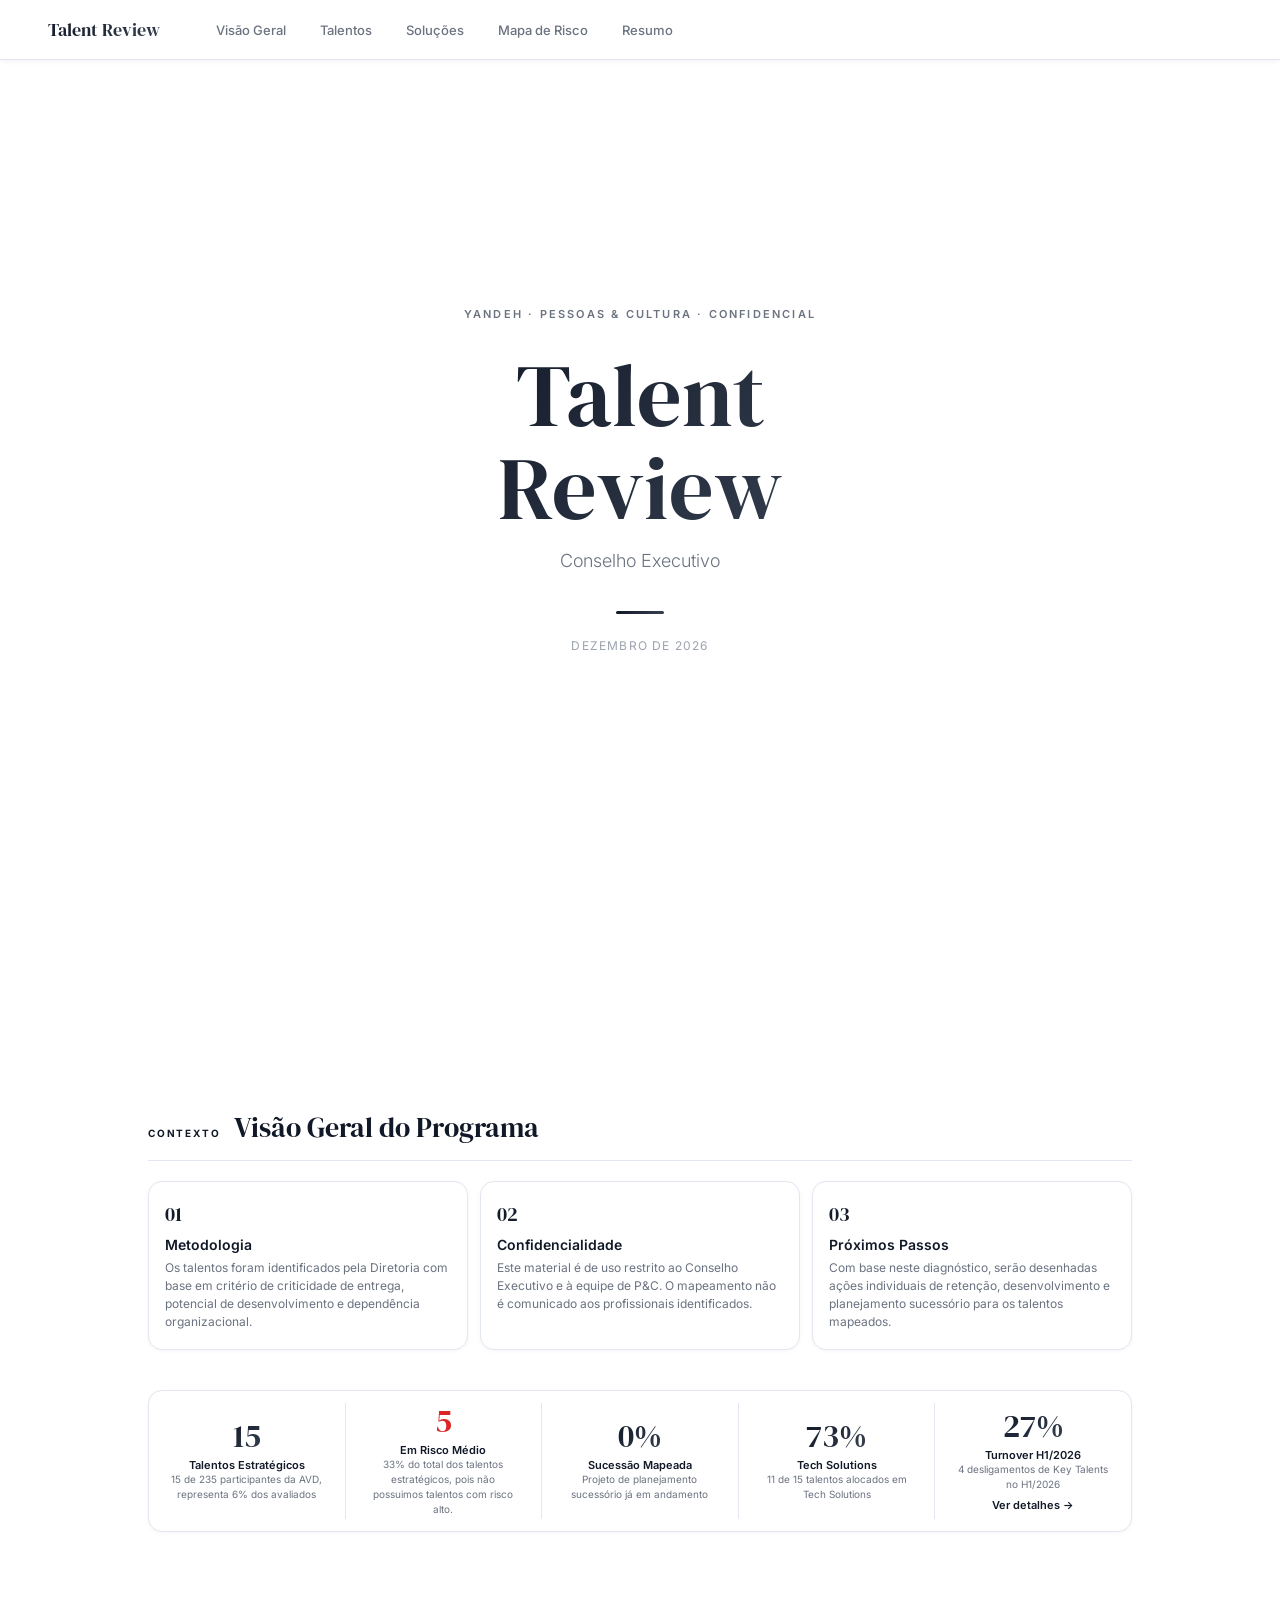
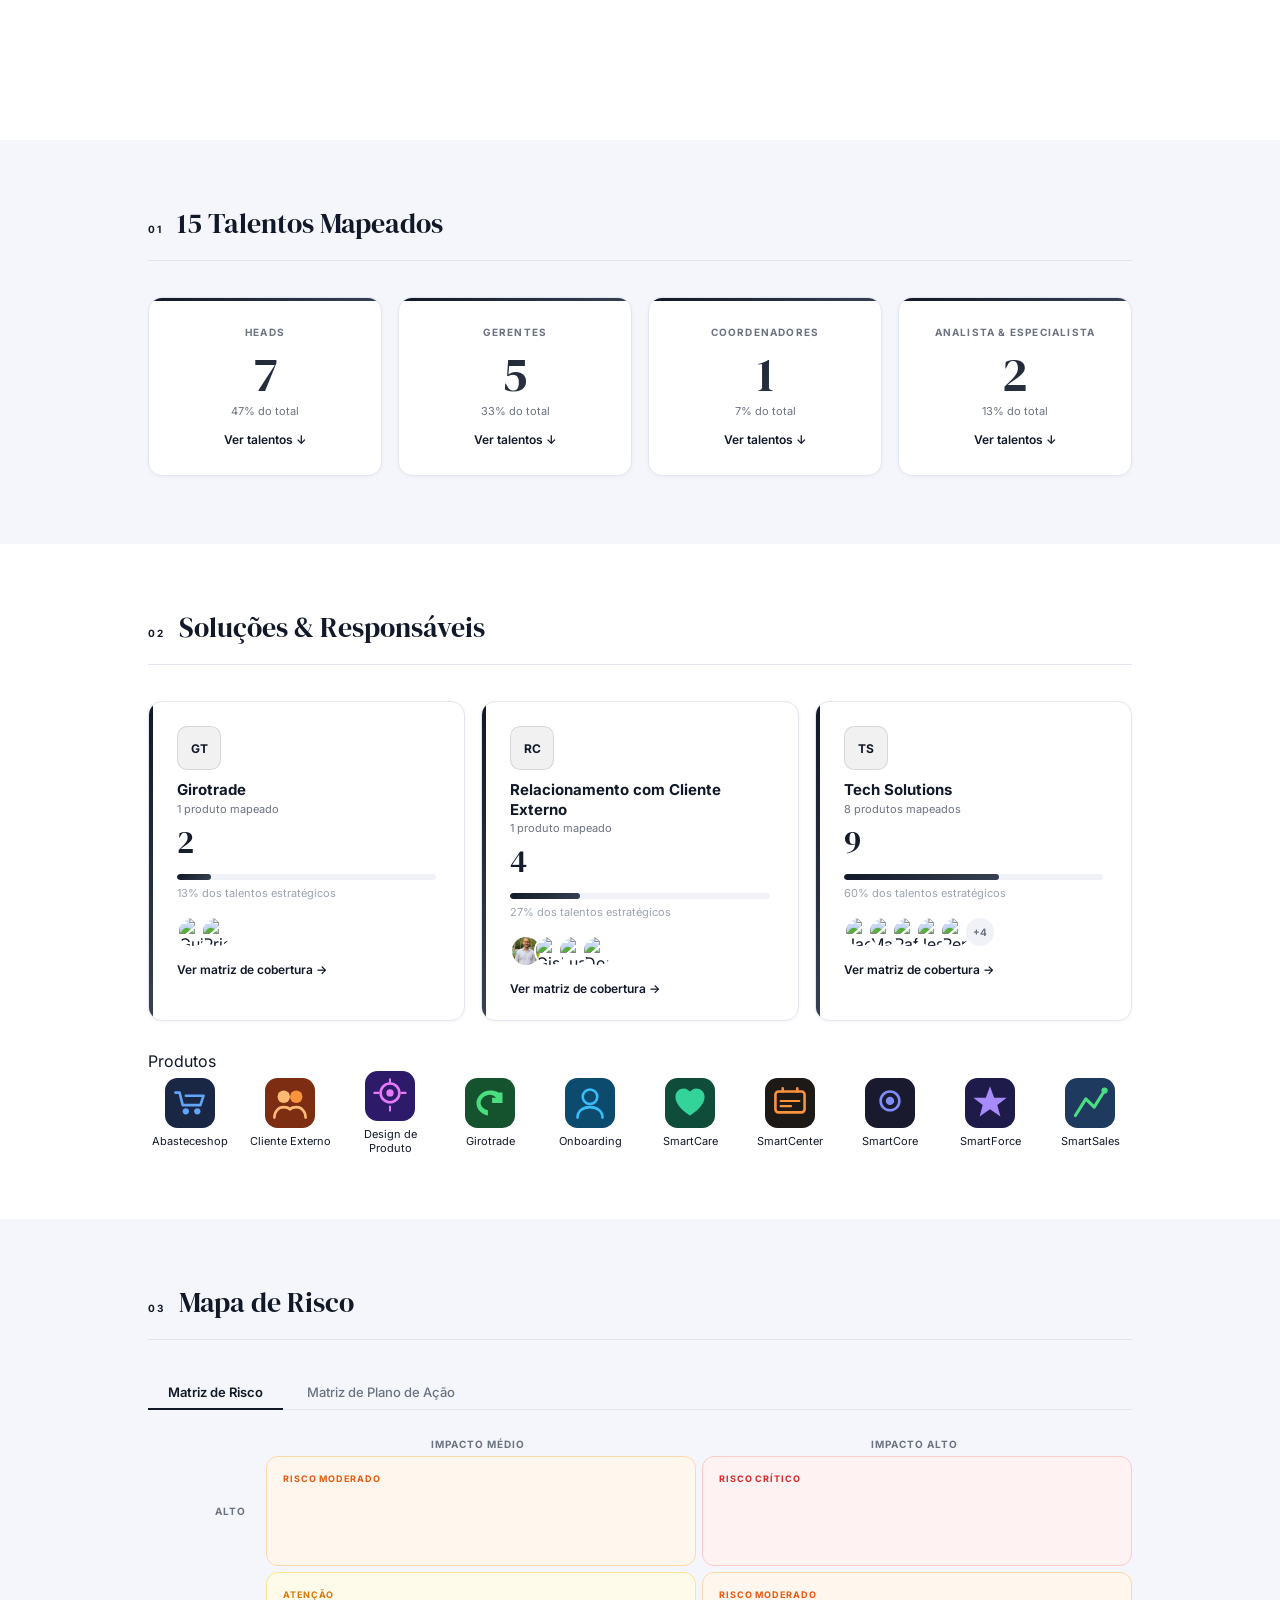
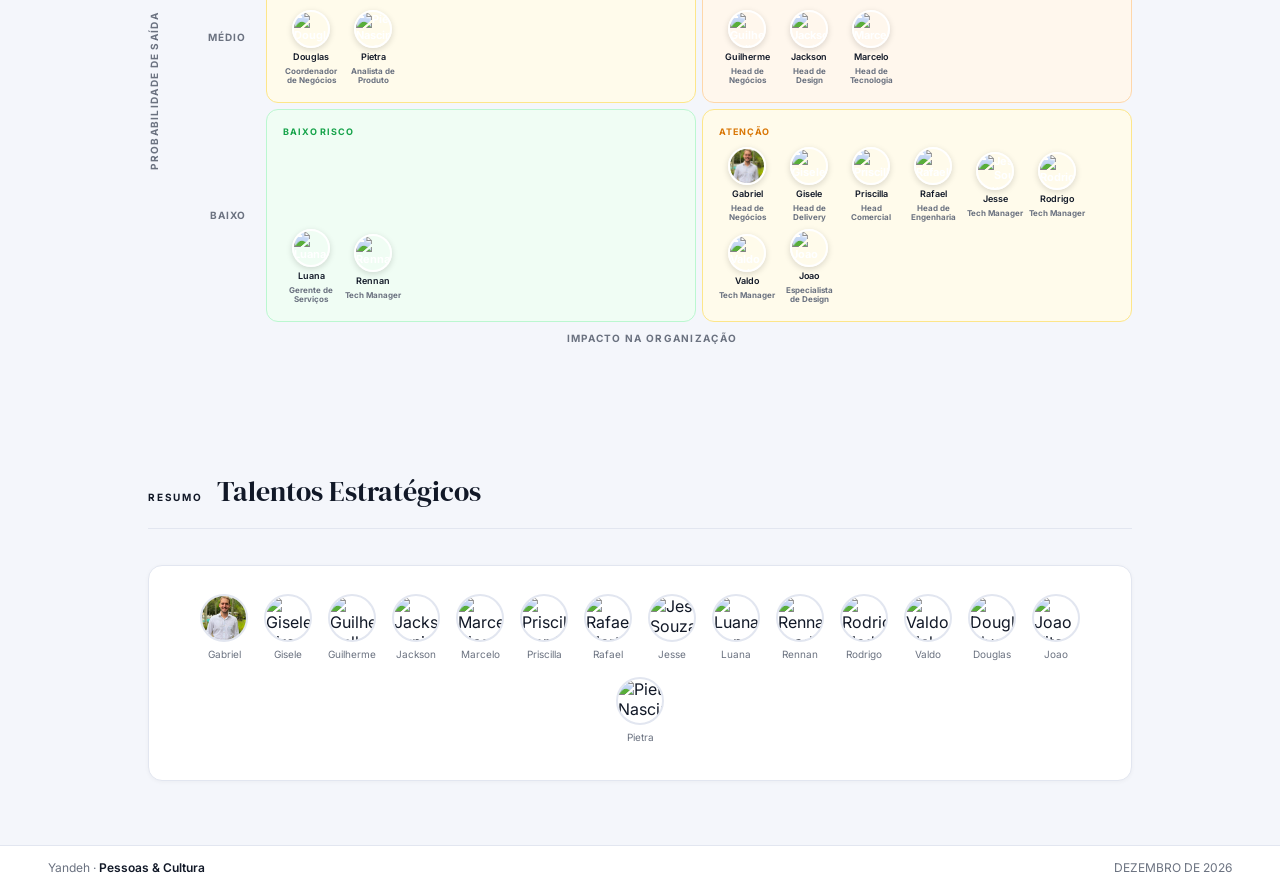
==== pagina1.html @ d1c80841 "Add files via upload" ====
<!DOCTYPE html>
<html lang="pt-BR">
<head>
<meta charset="UTF-8">
<meta name="viewport" content="width=device-width, initial-scale=1.0">
<title>Talent Review | Conselho Executivo</title>
<link href="https://fonts.googleapis.com/css2?family=Inter:wght@300;400;500;600;700&family=DM+Serif+Display&display=swap" rel="stylesheet">
<link rel="stylesheet" href="style.css">
</head>
<body>

<!-- NAV -->
<nav class="topnav">
  <div class="nav-brand">Talent Review</div>
  <div class="nav-tabs">
    <a class="tab" href="#contexto">Visão Geral</a>
    <a class="tab" href="#talentos">Talentos</a>
    <a class="tab" href="#solucoes">Soluções</a>
    <a class="tab" href="#risco">Mapa de Risco</a>
    <a class="tab" href="#resumo">Resumo</a>
  </div>
</nav>

<main>

  <!-- ══ CAPA ══ -->
  <section class="section capa-section" id="capa">
    <div class="capa-wrap">
      <p class="capa-label">Yandeh · Pessoas & Cultura · Confidencial</p>
      <h1 class="capa-title">Talent Review</h1>
      <p class="capa-sub">Conselho Executivo</p>
      <div class="capa-divider"></div>
      <p class="capa-date" id="capaDate"></p>
    </div>
  </section>


  <!-- ══ CONTEXTO ══ -->
  <section class="section" id="contexto">
    <div class="page-inner">
      <div class="page-header">
        <span class="page-tag">Contexto</span>
        <h2 class="page-title">Visão Geral do Programa</h2>
      </div>

      <!-- 3 cards centralizados -->
      <div class="apres-grid apres-3col">
        <div class="apres-card">
          <div class="apres-icon">01</div>
          <h3>Metodologia</h3>
          <p>Os talentos foram identificados pela Diretoria com base em critério de criticidade de entrega, potencial de desenvolvimento e dependência organizacional.</p>
        </div>
        <div class="apres-card">
          <div class="apres-icon">02</div>
          <h3>Confidencialidade</h3>
          <p>Este material é de uso restrito ao Conselho Executivo e à equipe de P&C. O mapeamento não é comunicado aos profissionais identificados.</p>
        </div>
        <div class="apres-card">
          <div class="apres-icon">03</div>
          <h3>Próximos Passos</h3>
          <p>Com base neste diagnóstico, serão desenhadas ações individuais de retenção, desenvolvimento e planejamento sucessório para os talentos mapeados.</p>
        </div>
      </div>

      <!-- 3 KPI cards -->
      <div class="ctx-single-card">

        <div class="ctx-item">
          <div class="ctx-num" id="kCtxTal">—</div>
          <div class="ctx-label">Talentos Estratégicos</div>
          <div class="ctx-legend" id="lgCtxTal"></div>
        </div>

        <div class="ctx-separator"></div>

        <div class="ctx-item highlight-alto">
          <div class="ctx-num" id="kCtxAlto">—</div>
          <div class="ctx-label">Em Risco Médio</div>
          <div class="ctx-legend" id="lgCtxAlto"></div>
        </div>

        <div class="ctx-separator"></div>

        <div class="ctx-item">
          <div class="ctx-num" id="kCtxSuc">—</div>
          <div class="ctx-label">Sucessão Mapeada</div>
          <div class="ctx-legend" id="lgCtxSuc"></div>
        </div>

        <div class="ctx-separator"></div>

        <div class="ctx-item">
          <div class="ctx-num" id="kCtxTech">—</div>
          <div class="ctx-label">Tech Solutions</div>
          <div class="ctx-legend" id="lgCtxTech"></div>
        </div>

        <div class="ctx-separator"></div>

        <div class="ctx-item ctx-item-clickable" onclick="openTurnoverModal()">
          <div class="ctx-num" id="kCtxTurnover">—</div>
          <div class="ctx-label">Turnover H1/2026</div>
          <div class="ctx-legend" id="lgCtxTurnover"></div>
          <div class="ctx-cta">Ver detalhes →</div>
        </div>

      </div>


    </div>
  </section>

  <!-- ══ TALENTOS ══ -->
  <section class="section section-alt" id="talentos">
    <div class="page-inner">
      <div class="page-header">
        <span class="page-tag">01</span>
        <h2 class="page-title" id="ttlTalentos">Talentos Mapeados</h2>
      </div>
      <div class="nivel-grid">
        <div class="nivel-card" id="card-head">
          <div class="nivel-label">Heads</div>
          <div class="nivel-num">—</div>
          <div class="nivel-pct">—</div>
          <div class="nivel-cta">Ver talentos ↓</div>
        </div>
        <div class="nivel-card" id="card-gerente">
          <div class="nivel-label">Gerentes</div>
          <div class="nivel-num">—</div>
          <div class="nivel-pct">—</div>
          <div class="nivel-cta">Ver talentos ↓</div>
        </div>
        <div class="nivel-card" id="card-coordenador">
          <div class="nivel-label">Coordenadores</div>
          <div class="nivel-num">—</div>
          <div class="nivel-pct">—</div>
          <div class="nivel-cta">Ver talentos ↓</div>
        </div>
        <div class="nivel-card" id="card-nao-lideranca">
          <div class="nivel-label">Analista & Especialista</div>
          <div class="nivel-num">—</div>
          <div class="nivel-pct">—</div>
          <div class="nivel-cta">Ver talentos ↓</div>
        </div>
      </div>
      <!-- drills via modal -->
    </div>
  </section>

  <!-- ══ SOLUÇÕES ══ -->
  <section class="section" id="solucoes">
    <div class="page-inner">
      <div class="page-header">
        <span class="page-tag">02</span>
        <h2 class="page-title">Soluções & Responsáveis</h2>
      </div>
      <div class="sol-grid" id="solGrid"></div>
      <div class="drill" id="drill-sol"></div>
    </div>
  </section>

  <!-- ══ MAPA DE RISCO ══ -->
  <section class="section section-alt" id="risco">
    <div class="page-inner">
      <div class="page-header">
        <span class="page-tag">03</span>
        <h2 class="page-title">Mapa de Risco</h2>
      </div>
      <div class="risco-tabs">
        <button class="risco-tab active" data-risco="matriz">Matriz de Risco</button>
        <button class="risco-tab" data-risco="plano">Matriz de Plano de Ação</button>
      </div>
      <div id="matrizGrid"></div>
      <div id="planoGrid" style="display:none"></div>
    </div>
  </section>


  <!-- ══ RESUMO ══ -->
  <section class="section section-alt" id="resumo">
    <div class="page-inner">
      <div class="page-header">
        <span class="page-tag">Resumo</span>
        <h2 class="page-title">Talentos Estratégicos</h2>
      </div>
      <div class="fotos-card">
        <div class="fotos-grid" id="fotosGrid"></div>
      </div>
    </div>
  </section>

</main>

<!-- MODAL OVERLAY (talentos + risco) -->
<div class="modal-overlay" id="modalOverlay">
  <div class="modal-box" id="modalBox"></div>
</div>

<footer class="footer">
  <span>Yandeh · <strong>Pessoas & Cultura</strong></span>
  <span id="footerDate"></span>
</footer>

<script src="script.js"></script>
</body>
</html>
---- style.css ----
/* ─── Reset & Base ─── */
*, *::before, *::after { box-sizing: border-box; margin: 0; padding: 0; }

:root {
  --bg:        #f4f6fb;
  --surface:   #ffffff;
  --surface2:  #f0f2f8;
  --border:    #e2e6f0;
  --text:      #111827;
  --muted:     #6b7280;
  --light:     #9ca3af;
  --accent1:   #111827;
  --accent2:   #374151;
  --grad:      linear-gradient(135deg, var(--accent1), var(--accent2));
  --baixo:     #16a34a;
  --baixo-bg:  #f0fdf4;
  --medio:     #d97706;
  --medio-bg:  #fffbeb;
  --alto:      #dc2626;
  --alto-bg:   #fef2f2;
  --na:        #6b7280;
  --na-bg:     #f9fafb;
  --nav-h:     60px;
  --rad:       14px;
}

html { scroll-behavior: smooth; }

body {
  font-family: 'Inter', sans-serif;
  background: var(--bg);
  color: var(--text);
}

/* ─── NAV ─── */
.topnav {
  position: fixed;
  top: 0; left: 0; right: 0;
  height: var(--nav-h);
  background: var(--surface);
  border-bottom: 1px solid var(--border);
  display: flex;
  align-items: center;
  padding: 0 48px;
  gap: 40px;
  z-index: 200;
  box-shadow: 0 1px 6px rgba(0,0,0,.06);
}

.nav-brand {
  font-family: 'DM Serif Display', serif;
  font-size: 18px;
  background: var(--grad);
  -webkit-background-clip: text;
  -webkit-text-fill-color: transparent;
  background-clip: text;
  white-space: nowrap;
  flex-shrink: 0;
}

.nav-tabs { display: flex; gap: 2px; }

.tab {
  padding: 6px 16px;
  border: none;
  background: transparent;
  font-family: 'Inter', sans-serif;
  font-size: 13px;
  font-weight: 500;
  color: var(--muted);
  cursor: pointer;
  border-radius: 8px;
  text-decoration: none;
  transition: color .15s, background .15s;
  white-space: nowrap;
}
.tab:hover         { color: var(--text); background: var(--surface2); }
.tab.is-active     { color: var(--accent1); background: rgba(17,24,39,.07); }

/* ─── SECTIONS ─── */
main { margin-top: var(--nav-h); }

.section {
  background: var(--surface);
  scroll-margin-top: var(--nav-h);
}
.section-alt { background: var(--bg); }

.page-inner {
  max-width: 1080px;
  margin: 0 auto;
  padding: 64px 48px;
}

.page-header {
  display: flex;
  align-items: baseline;
  gap: 14px;
  margin-bottom: 36px;
  padding-bottom: 18px;
  border-bottom: 1px solid var(--border);
}
.page-tag {
  font-size: 10px; font-weight: 700;
  letter-spacing: .18em; text-transform: uppercase;
  color: var(--accent1);
}
.page-title {
  font-family: 'DM Serif Display', serif;
  font-size: 28px; font-weight: 400;
  color: var(--text);
}

/* ─── CAPA ─── */
.capa-section {
  min-height: calc(100vh - var(--nav-h));
  display: flex;
  align-items: center;
  justify-content: center;
}
.capa-wrap { text-align: center; max-width: 520px; padding: 48px 24px; }
.capa-label {
  font-size: 11px; font-weight: 600; letter-spacing: .2em;
  text-transform: uppercase; color: var(--muted); margin-bottom: 28px;
}
.capa-title {
  font-family: 'DM Serif Display', serif;
  font-size: clamp(56px, 9vw, 88px);
  font-weight: 400; line-height: 1.05;
  background: var(--grad);
  -webkit-background-clip: text; -webkit-text-fill-color: transparent; background-clip: text;
  margin-bottom: 16px;
}
.capa-sub  { font-size: 18px; color: var(--muted); font-weight: 300; margin-bottom: 40px; }
.capa-divider { width: 48px; height: 3px; background: var(--grad); border-radius: 2px; margin: 0 auto 24px; }
.capa-date { font-size: 12px; color: var(--light); letter-spacing: .1em; text-transform: uppercase; }

/* ─── CONTEXTO: cabe em 1 tela ─── */
#contexto {
  min-height: calc(100vh - var(--nav-h));
  display: flex;
  align-items: center;
}
#contexto .page-inner {
  padding-top: 36px;
  padding-bottom: 36px;
  width: 100%;
}
#contexto .page-header {
  margin-bottom: 20px;
  padding-bottom: 14px;
}
#contexto .apres-grid {
  margin-bottom: 20px;
  gap: 12px;
}
#contexto .apres-card {
  padding: 18px 16px;
}
#contexto .apres-icon {
  font-size: 20px;
  margin-bottom: 8px;
}
#contexto .apres-card h3 { margin-bottom: 6px; }
#contexto .apres-card p  { line-height: 1.5; }
#contexto .ctx-grid { gap: 14px; }
#contexto .ctx-card { padding: 22px 20px; }
#contexto .ctx-num  { font-size: 32px; margin-bottom: 6px; }

/* ─── APRESENTAÇÃO cards ─── */
.apres-grid {
  display: grid;
  grid-template-columns: repeat(3, 1fr);
  gap: 16px;
  margin-bottom: 32px;
}
.apres-card {
  background: var(--surface);
  border: 1px solid var(--border);
  border-radius: var(--rad);
  padding: 28px 22px;
  box-shadow: 0 1px 4px rgba(0,0,0,.04);
  transition: box-shadow .2s;
}
.apres-card:hover { box-shadow: 0 4px 16px rgba(0,0,0,.08); }
.apres-icon {
  font-family: 'DM Serif Display', serif;
  font-size: 26px;
  background: var(--grad);
  -webkit-background-clip: text; -webkit-text-fill-color: transparent; background-clip: text;
  margin-bottom: 12px;
}
.apres-card h3 { font-size: 14px; font-weight: 600; color: var(--text); margin-bottom: 10px; }
.apres-card p  { font-size: 12px; color: var(--muted); line-height: 1.65; }

/* ─── CONTEXTO ─── */
.ctx-single-card {
  background: var(--surface);
  border: 1px solid var(--border);
  border-radius: var(--rad);
  box-shadow: 0 1px 4px rgba(0,0,0,.04);
  display: flex;
  align-items: stretch;
  overflow: hidden;
  position: relative;
}

.ctx-single-card {
  background: var(--surface);
  border: 1px solid var(--border);
  border-radius: var(--rad);
  box-shadow: 0 1px 4px rgba(0,0,0,.04);
  display: flex;
  align-items: stretch;
  overflow: hidden;
  position: relative;

  max-width: 1200px; /* ajuste como preferir */
  margin: 0 auto;    /* centraliza */
}

.ctx-item {
  flex: 1;
  padding: 14px 20px;
  text-align: center;

  display: flex;
  flex-direction: column;
  justify-content: center;
  align-items: center;
}

.ctx-separator {
  width: 1px;
  background: var(--border);
  margin: 12px 0;
}

.ctx-num {
  font-family: 'DM Serif Display', serif;
  font-size: 28px; line-height: 1;
  background: var(--grad);
  -webkit-background-clip: text; -webkit-text-fill-color: transparent; background-clip: text;
  margin-bottom: 2px;
}

.ctx-single-card{
    max-width: 1100px;
    margin: 40px auto 0;
}

.ctx-item.highlight-alto .ctx-num {
  background: none; -webkit-text-fill-color: var(--alto); color: var(--alto);
}

.ctx-label  { font-size: 11px; font-weight: 600; color: var(--text); }
.ctx-legend { font-size: 10px; color: var(--muted); line-height: 1.5; }


/* ─── TALENTOS ─── */
.nivel-grid {
  display: grid;
  grid-template-columns: repeat(4, 1fr);
  gap: 16px;
  margin-bottom: 4px;
}
.nivel-card {
  background: var(--surface);
  border: 1px solid var(--border);
  border-radius: var(--rad);
  padding: 28px 18px;
  text-align: center;
  cursor: pointer;
  transition: box-shadow .2s, transform .2s, border-color .2s;
  position: relative; overflow: hidden;
  box-shadow: 0 1px 4px rgba(0,0,0,.04);
}
.nivel-card::before {
  content: ''; position: absolute;
  top: 0; left: 0; right: 0; height: 3px;
  background: var(--grad);
}
.nivel-card:hover {
  box-shadow: 0 6px 20px rgba(0,0,0,.1);
  transform: translateY(-2px);
  border-color: rgba(17,24,39,.25);
}
.nivel-card.open { border-color: rgba(17,24,39,.4); box-shadow: 0 6px 20px rgba(17,24,39,.08); }

.nivel-label { font-size: 10px; font-weight: 700; letter-spacing: .12em; text-transform: uppercase; color: var(--muted); margin-bottom: 12px; }
.nivel-num   { font-family: 'DM Serif Display', serif; font-size: 48px; line-height: 1; background: var(--grad); -webkit-background-clip: text; -webkit-text-fill-color: transparent; background-clip: text; margin-bottom: 6px; }
.nivel-pct   { font-size: 11px; color: var(--muted); margin-bottom: 14px; }
.nivel-cta   { font-size: 12px; color: var(--accent1); font-weight: 600; }

/* ─── DRILLS ─── */
.drill {
  display: none;
  flex-wrap: wrap;
  gap: 14px;
  margin-top: 16px;
  padding: 24px;
  background: var(--surface2);
  border: 1px solid var(--border);
  border-radius: var(--rad);
  animation: fadeIn .2s ease;
}
.drill.open { display: flex; }

@keyframes fadeIn { from { opacity: 0; transform: translateY(-6px); } to { opacity: 1; transform: none; } }

/* Person cards */
.person-card {
  background: var(--surface);
  border: 1px solid var(--border);
  border-radius: 12px;
  padding: 20px 16px;
  width: 168px;
  flex-shrink: 0;
  display: flex;
  flex-direction: column;
  align-items: center;
  gap: 5px;
  text-align: center;
  transition: box-shadow .15s;
}
.person-card:hover { box-shadow: 0 4px 14px rgba(0,0,0,.08); }
.person-card.small { width: 152px; }

.person-photo { width: 54px; height: 54px; border-radius: 50%; overflow: hidden; margin-bottom: 6px; }
.person-photo img { width: 100%; height: 100%; object-fit: cover; }

.avatar-fallback {
  width: 54px; height: 54px; border-radius: 50%;
  background: var(--grad);
  display: flex; align-items: center; justify-content: center;
  font-size: 17px; font-weight: 700; color: white;
}
.person-name  { font-size: 13px; font-weight: 600; color: var(--text); line-height: 1.3; }
.person-area  { font-size: 10px; color: var(--muted); text-transform: uppercase; letter-spacing: .07em; }
.person-cargo { font-size: 11px; color: var(--muted); line-height: 1.35; }
.person-meta  { display: flex; flex-direction: column; align-items: center; gap: 5px; margin-top: 6px; }

.meta-pill {
  font-size: 10px; color: var(--muted);
  background: var(--surface2); border: 1px solid var(--border);
  border-radius: 20px; padding: 2px 8px;
}

/* Risco badges */
.risco-badge {
  display: inline-flex; align-items: center; gap: 5px;
  padding: 3px 9px; border-radius: 20px;
  font-size: 10px; font-weight: 700; letter-spacing: .04em;
}
.risco-badge::before { content:''; width:5px; height:5px; border-radius:50%; flex-shrink:0; }
.risco-badge.baixo { background: var(--baixo-bg); color: var(--baixo); }
.risco-badge.baixo::before { background: var(--baixo); }
.risco-badge.medio { background: var(--medio-bg); color: var(--medio); }
.risco-badge.medio::before { background: var(--medio); }
.risco-badge.alto  { background: var(--alto-bg);  color: var(--alto); }
.risco-badge.alto::before  { background: var(--alto); }
.risco-badge.na    { background: var(--na-bg);    color: var(--na); }
.risco-badge.na::before    { background: var(--na); }

/* ─── SOLUÇÕES ─── */
.sol-grid {
  display: grid;
  grid-template-columns: repeat(3, 1fr);
  gap: 16px;
}

.sol-card {
  background: var(--surface);
  border: 1px solid var(--border);
  border-radius: var(--rad);
  padding: 24px 28px;
  cursor: pointer;
  position: relative; overflow: hidden;
  transition: box-shadow .2s, transform .2s, border-color .2s;
  box-shadow: 0 1px 4px rgba(0,0,0,.04);
}
.sol-card::before {
  content: ''; position: absolute;
  top: 0; left: 0; bottom: 0; width: 4px;
  background: var(--grad);
}
.sol-card:hover {
  box-shadow: 0 8px 24px rgba(0,0,0,.1);
  transform: translateY(-2px); border-color: rgba(17,24,39,.25);
}
.sol-card.open { border-color: rgba(17,24,39,.4); box-shadow: 0 6px 20px rgba(17,24,39,.08); }

.sol-card-top {
  display: flex;
  flex-direction: column;
  gap: 10px;
  margin-bottom: 16px;
}

.sol-icon {
  width: 44px; height: 44px; border-radius: 10px;
  background: rgba(17,24,39,.06);
  border: 1px solid rgba(17,24,39,.12);
  display: flex; align-items: center; justify-content: center;
  font-size: 12px; font-weight: 700; color: var(--accent1);
  flex-shrink: 0;
}

.sol-card-headtext { min-width: 0; }
.sol-name     { font-size: 15px; font-weight: 700; color: var(--text); margin-bottom: 2px; line-height: 1.3; }
.sol-sub-line { font-size: 11px; color: var(--muted); }

.sol-card-num {
  font-family: 'DM Serif Display', serif;
  font-size: 32px;
  line-height: 1;
  background: var(--grad);
  -webkit-background-clip: text; -webkit-text-fill-color: transparent; background-clip: text;
}

.sol-progress-wrap { margin-bottom: 16px; }
.sol-progress-bar {
  height: 6px;
  background: var(--surface2);
  border-radius: 4px;
  overflow: hidden;
  margin-bottom: 6px;
}
.sol-progress-fill {
  height: 100%;
  background: var(--grad);
  border-radius: 4px;
  transition: width .5s ease;
}
.sol-progress-label { font-size: 11px; color: var(--light); }

.sol-mini-fotos {
  display: flex;
  align-items: center;
  margin-bottom: 14px;
}
.sol-mini-foto, .sol-mini-avatar {
  width: 32px; height: 32px;
  border-radius: 50%;
  border: 2px solid var(--surface);
  margin-left: -8px;
  object-fit: cover;
  flex-shrink: 0;
}
.sol-mini-fotos > *:first-child { margin-left: 0; }
.sol-mini-avatar {
  background: var(--grad);
  color: white;
  font-size: 10px; font-weight: 700;
  display: flex; align-items: center; justify-content: center;
}
.sol-mini-extra {
  width: 32px; height: 32px;
  border-radius: 50%;
  border: 2px solid var(--surface);
  margin-left: -8px;
  background: var(--surface2);
  color: var(--muted);
  font-size: 10px; font-weight: 700;
  display: flex; align-items: center; justify-content: center;
  flex-shrink: 0;
}

.sol-cta { font-size: 12px; color: var(--text); font-weight: 600; }

#drill-sol { margin-top: 16px; }

/* ─── MATRIZ ─── */
.matriz-wrap {
  display: flex; gap: 12px; align-items: flex-start;
}
.eixo-y-label {
  writing-mode: vertical-rl; transform: rotate(180deg);
  font-size: 10px; font-weight: 700; letter-spacing: .13em;
  text-transform: uppercase; color: var(--muted);
  white-space: nowrap; align-self: center;
}
.matriz-inner { flex: 1; }

.eixo-x-labels {
  display: grid;
  grid-template-columns: 88px repeat(2, 1fr);
  margin-bottom: 6px;
}
.ex-label {
  text-align: center;
  font-size: 10px; font-weight: 700; letter-spacing: .1em;
  text-transform: uppercase; color: var(--muted);
}
.matriz-rows { display: flex; flex-direction: column; gap: 6px; }
.matriz-row {
  display: grid;
  grid-template-columns: 88px repeat(2, 1fr);
  gap: 6px; align-items: stretch;
}
.ey-label {
  display: flex; align-items: center; justify-content: flex-end;
  padding-right: 14px;
  font-size: 10px; font-weight: 700; letter-spacing: .1em;
  text-transform: uppercase; color: var(--muted);
}
.matriz-cell {
  border-radius: 12px; padding: 16px;
  min-height: 110px;
  display: flex; flex-direction: column;
  justify-content: space-between;
  border: 1px solid transparent;
}
.zona-verde    { background: #f0fdf4; border-color: #bbf7d0; }
.zona-amarela  { background: #fffbeb; border-color: #fde68a; }
.zona-laranja  { background: #fff7ed; border-color: #fed7aa; }
.zona-vermelha { background: #fef2f2; border-color: #fecaca; }

.cell-zone-label {
  font-size: 9px; font-weight: 700; letter-spacing: .1em; text-transform: uppercase;
}
.zona-verde    .cell-zone-label { color: var(--baixo); }
.zona-amarela  .cell-zone-label { color: var(--medio); }
.zona-laranja  .cell-zone-label { color: #ea580c; }
.zona-vermelha .cell-zone-label { color: var(--alto); }

.cell-dots { display: flex; flex-wrap: wrap; gap: 6px; margin-top: 10px; }

.matriz-dot {
  width: 36px; height: 36px; border-radius: 50%;
  background: var(--grad);
  color: white; font-size: 11px; font-weight: 700;
  display: flex; align-items: center; justify-content: center;
  cursor: default; position: relative;
}
.matriz-dot:hover .dot-tooltip { display: flex; }
.dot-tooltip {
  display: none; position: absolute;
  bottom: calc(100% + 8px); left: 50%; transform: translateX(-50%);
  background: var(--text); color: white;
  border-radius: 8px; padding: 8px 12px;
  flex-direction: column; gap: 2px;
  white-space: nowrap; z-index: 100;
  font-size: 11px; pointer-events: none;
}
.dot-tooltip strong { font-size: 12px; }
.dot-tooltip::after {
  content: ''; position: absolute;
  top: 100%; left: 50%; transform: translateX(-50%);
  border: 5px solid transparent; border-top-color: var(--text);
}
.eixo-x-label {
  text-align: center;
  font-size: 10px; font-weight: 700; letter-spacing: .13em;
  text-transform: uppercase; color: var(--muted);
  margin-top: 10px;
}

.na-strip {
  display: flex; align-items: center; gap: 10px; flex-wrap: wrap;
  margin-top: 20px; padding: 14px 18px;
  background: var(--na-bg); border: 1px solid var(--border);
  border-radius: 10px;
}
.na-title { font-size: 11px; font-weight: 700; color: var(--na); letter-spacing: .05em; text-transform: uppercase; }
.na-pill {
  font-size: 12px; color: var(--muted);
  background: var(--surface); border: 1px solid var(--border);
  border-radius: 20px; padding: 3px 12px;
}



/* ─── MODAL OVERLAY ─── */
.modal-overlay {
  display: none;
  position: fixed;
  inset: 0;
  background: rgba(17,24,39,.45);
  backdrop-filter: blur(4px);
  z-index: 500;
  align-items: center;
  justify-content: center;
  padding: 24px;
}
.modal-overlay.open { display: flex; }

.modal-box {
  background: var(--surface);
  border: 1px solid var(--border);
  border-radius: 20px;
  padding: 32px;
  max-width: 90vw;
  width: 100%;
  max-height: 80vh;
  overflow-y: auto;
  box-shadow: 0 24px 64px rgba(0,0,0,.18);
  animation: modalIn .22s ease;
}
@keyframes modalIn {
  from { opacity:0; transform: scale(.96) translateY(10px); }
  to   { opacity:1; transform: none; }
}

.modal-header {
  display: flex; justify-content: space-between; align-items: center;
  margin-bottom: 24px; padding-bottom: 16px;
  border-bottom: 1px solid var(--border);
}
.modal-title {
  font-family: 'DM Serif Display', serif;
  font-size: 22px; font-weight: 400; color: var(--text);
}
.modal-close {
  width: 32px; height: 32px; border-radius: 50%;
  border: 1px solid var(--border); background: var(--surface2);
  font-size: 16px; color: var(--muted);
  cursor: pointer; display: flex; align-items: center; justify-content: center;
  transition: background .15s;
  flex-shrink: 0;
}
.modal-close:hover { background: var(--border); }

.modal-cards-wrap {
  overflow-x: auto;
  padding: 4px 0 12px 0;
}
.modal-cards {
  display: flex;
  flex-wrap: nowrap;
  gap: 14px;
  width: max-content;
  margin: 0 auto;
  padding: 0 16px;
}

/* Modal de pessoa (mapa de risco) */
.modal-person {
  display: flex; gap: 28px; align-items: flex-start;
}
.modal-person-photo {
  width: 88px; height: 88px; border-radius: 50%;
  overflow: hidden; flex-shrink: 0;
}
.modal-person-photo img { width:100%; height:100%; object-fit:cover; }
.modal-avatar-lg {
  width: 88px; height: 88px; border-radius: 50%;
  background: var(--grad);
  display: flex; align-items: center; justify-content: center;
  font-size: 28px; font-weight: 700; color: white;
}
.modal-person-info { flex: 1; }
.modal-person-name { font-size: 20px; font-weight: 700; color: var(--text); margin-bottom: 4px; }
.modal-person-cargo { font-size: 13px; color: var(--muted); margin-bottom: 16px; }
.modal-badges { display: flex; gap: 8px; flex-wrap: wrap; margin-bottom: 20px; }
.impacto-badge {
  display: inline-flex; align-items: center; gap: 5px;
  padding: 4px 10px; border-radius: 20px;
  font-size: 11px; font-weight: 700;
  background: rgba(255,5,173,.08); color: var(--accent1);
  border: 1px solid rgba(255,5,173,.2);
}
.modal-section { margin-bottom: 16px; }
.modal-section-title {
  font-size: 10px; font-weight: 700; letter-spacing: .13em;
  text-transform: uppercase; color: var(--muted); margin-bottom: 6px;
}
.modal-section p { font-size: 13px; color: var(--text); line-height: 1.65; }

/* ─── MATRIZ — foto + nome ─── */
.matriz-dot {
  display: flex; flex-direction: column; align-items: center; gap: 4px;
  width: auto; height: auto;
  background: none;
  cursor: pointer; position: relative;
}

.dot-photo {
  width: 38px; height: 38px; border-radius: 50%;
  overflow: hidden;
  border: 2px solid white;
  box-shadow: 0 2px 6px rgba(0,0,0,.15);
  transition: transform .15s, box-shadow .15s;
}
.dot-photo img { width:100%; height:100%; object-fit:cover; }
.dot-avatar {
  width: 38px; height: 38px; border-radius: 50%;
  background: var(--grad);
  display: flex; align-items: center; justify-content: center;
  font-size: 12px; font-weight: 700; color: white;
  border: 2px solid white;
  box-shadow: 0 2px 6px rgba(0,0,0,.15);
  transition: transform .15s, box-shadow .15s;
}
.matriz-dot:hover .dot-photo,
.matriz-dot:hover .dot-avatar {
  transform: scale(1.12);
  box-shadow: 0 4px 12px rgba(0,0,0,.22);
}

.dot-name {
  font-size: 9px; font-weight: 600; color: var(--text);
  text-align: center; line-height: 1.2;
  max-width: 56px; word-break: break-word;
}
.dot-cargo-sm {
  font-size: 8px; color: var(--muted); text-align: center;
  max-width: 56px; line-height: 1.2;
}

/* ─── FOOTER ─── */
.footer {
  padding: 14px 48px;
  border-top: 1px solid var(--border);
  background: var(--surface);
  display: flex; justify-content: space-between;
  font-size: 12px; color: var(--muted);
}
.footer strong { color: var(--text); font-weight: 600; }

/* ─── RESPONSIVE ─── */
@media (max-width: 860px) {
  .topnav    { padding: 0 16px; gap: 12px; }
  .tab       { padding: 5px 10px; font-size: 12px; }
  .page-inner { padding: 40px 20px; }
  .apres-grid { grid-template-columns: repeat(2,1fr); }
  .ctx-grid  { grid-template-columns: 1fr; }
  .nivel-grid { grid-template-columns: repeat(2,1fr); }
  .sol-grid   { grid-template-columns: 1fr; }

  .matriz-row { grid-template-columns: 60px repeat(2,1fr); }
  .footer    { padding: 14px 20px; }
}

/* ─── 9BOX MODAL ─── */
.nb-layout {
  display: grid;
  grid-template-columns: 1fr 1fr;
  gap: 32px;
}

/* Left: grid + notas */
.nb-left { display: flex; flex-direction: column; gap: 20px; }

.nb-grid-wrap { display: flex; gap: 8px; align-items: flex-start; }

.nb-axis-y {
  writing-mode: vertical-rl; transform: rotate(180deg);
  font-size: 9px; font-weight: 700; letter-spacing: .13em;
  text-transform: uppercase; color: var(--muted);
  align-self: center; white-space: nowrap;
}

.nb-grid-inner { flex: 1; }

.nb-grid {
  display: grid;
  grid-template-columns: repeat(3, 1fr);
  gap: 4px;
}

.nb-cell {
  border-radius: 8px;
  padding: 10px 8px;
  min-height: 68px;
  display: flex;
  flex-direction: column;
  align-items: center;
  justify-content: space-between;
  border: 1px solid var(--border);
  position: relative;
  transition: opacity .15s;
  background: #f5f5f7;
}

.nb-active {
  border-color: rgba(17,24,39,.2) !important;
  box-shadow: 0 0 0 2px rgba(17,24,39,.08);
}
.nb-active .nb-label {
  font-weight: 700;
}

.nb-label {
  font-size: 8px; font-weight: 600;
  text-align: center;
  text-transform: uppercase; letter-spacing: .05em;
  line-height: 1.3;
}



.nb-axis-x {
  text-align: center;
  font-size: 9px; font-weight: 700; letter-spacing: .13em;
  text-transform: uppercase; color: var(--muted);
  margin-top: 6px;
}

/* Notas */
.nb-notas { }
.nb-notas-title {
  font-size: 10px; font-weight: 700; letter-spacing: .12em;
  text-transform: uppercase; color: var(--muted); margin-bottom: 10px;
}

/* Par de notas gestor — mais largas, menos altas */
.nb-notas-pair {
  display: grid; grid-template-columns: 1fr 1fr; gap: 10px;
}
.nb-nota-main {
  border: 1px solid;
  border-radius: 12px;
  padding: 12px 16px;
  display: flex; flex-direction: row;
  align-items: center;
  gap: 14px;
}
.nb-nota-big  {
  font-family: 'DM Serif Display', serif;
  font-size: 44px; font-weight: 400; line-height: 1;
  flex-shrink: 0;
}
.nb-nota-body { display: flex; flex-direction: column; gap: 2px; flex: 1; min-width: 0; }
.nb-nota-desc {
  font-size: 12px; font-weight: 600; color: var(--text); line-height: 1.3;
}
.nb-nota-tipo {
  font-size: 10px; color: var(--muted);
}

/* Autoavaliação inline pequena */
.nb-auto-row {
  border-top: 1px solid var(--border);
  padding-top: 5px;
  margin-top: 4px;
}
.nb-auto-inline {
  display: flex; align-items: baseline; gap: 4px; flex-wrap: wrap;
}
.nb-auto-inline { display: flex; flex-direction: column; gap: 1px; }
.nb-auto-line1  { display: flex; align-items: baseline; gap: 3px; }
.nb-auto-num    { font-size: 9px; font-weight: 700; color: var(--light); }
.nb-auto-leg    { font-size: 8px; font-weight: 500; color: var(--light); }
.nb-auto-tipo   { font-size: 7px; color: var(--light); font-weight: 400; letter-spacing: .04em; }

/* Right: pessoa + info */
.nb-right { display: flex; flex-direction: column; gap: 20px; }

.nb-person-header {
  display: flex; gap: 14px; align-items: center;
  padding-bottom: 16px; border-bottom: 1px solid var(--border);
}

.nb-info-grid { display: flex; flex-direction: column; gap: 0; }

.nb-info-row {
  display: flex; justify-content: space-between; align-items: center;
  padding: 9px 0;
  border-bottom: 1px solid var(--border);
  gap: 12px;
}
.nb-info-label {
  font-size: 11px; font-weight: 600; color: var(--muted);
  white-space: nowrap; flex-shrink: 0;
}
.nb-info-val {
  font-size: 13px; color: var(--text); text-align: right;
  display: flex; align-items: center; gap: 8px;
}

.faixa-bar-wrap {
  width: 80px; height: 6px;
  background: var(--border); border-radius: 3px;
  overflow: hidden; flex-shrink: 0;
}
.faixa-bar {
  height: 100%;
  background: var(--grad);
  border-radius: 3px;
  transition: width .4s ease;
  display: block !important;
  min-width: 0;
}



/* Button 9box inside person card */
.btn-9box {
  margin-top: 8px;
  background: none; border: none;
  font-family: 'Inter', sans-serif;
  font-size: 10px; font-weight: 600;
  color: #6b7280;
  cursor: pointer;
  text-decoration: underline;
  text-underline-offset: 2px;
  padding: 0;
  opacity: .8;
  transition: opacity .15s;
}
.btn-9box:hover { opacity: 1; }

@media (max-width: 700px) {
  .nb-layout { grid-template-columns: 1fr; }
  .nb-notas-row { grid-template-columns: 1fr 1fr; }
}

/* ─── Botão voltar no modal 9box ─── */
.modal-close.voltar {
  width: auto;
  padding: 0 14px;
  font-size: 13px;
  border-radius: 50px;
}
/* ─── FOTOS CARD ─── */
.fotos-card {
  background: var(--surface);
  border: 1px solid var(--border);
  border-radius: var(--rad);
  padding: 24px 28px;
  margin-top: 20px;
  box-shadow: 0 1px 4px rgba(0,0,0,.04);
}

.fotos-card-title {
  font-size: 10px;
  font-weight: 700;
  letter-spacing: .13em;
  text-transform: uppercase;
  color: var(--muted);
  margin-bottom: 18px;
}

.fotos-grid {
  display: flex;
  flex-wrap: wrap;
  justify-content: center;
  align-items: center;
  gap: 16px;
  padding: 4px 16px 12px;
}

.foto-item {
  display: flex;
  flex-direction: column;
  align-items: center;
  gap: 6px;
}

.foto-circle {
  width: 48px;
  height: 48px;
  border-radius: 50%;
  overflow: hidden;
  border: 2px solid var(--border);
}

.foto-circle img {
  width: 100%;
  height: 100%;
  object-fit: cover;
}

.foto-avatar {
  width: 48px;
  height: 48px;
  border-radius: 50%;
  background: var(--grad);
  display: flex;
  align-items: center;
  justify-content: center;
  font-size: 14px;
  font-weight: 700;
  color: white;
}

.foto-nome {
  font-size: 10px;
  color: var(--muted);
  text-align: center;
  max-width: 56px;
  line-height: 1.3;
}
/* ─── MATRIZ DE COBERTURA (soluções) ─── */
.mz-wrap {
  overflow-x: auto;
  margin-bottom: 4px;
  border: 1px solid var(--border);
  border-radius: 12px;
}

.mz-table {
  width: 100%;
  border-collapse: collapse;
  font-size: 12px;
}

.mz-th-name {
  text-align: left;
  padding: 10px 14px;
  font-size: 10px;
  font-weight: 700;
  letter-spacing: .08em;
  text-transform: uppercase;
  color: var(--muted);
  background: var(--surface2);
  border-bottom: 1px solid var(--border);
  white-space: nowrap;
  min-width: 130px;
}

.mz-th-sub {
  text-align: center;
  padding: 10px 10px;
  font-size: 10px;
  font-weight: 700;
  letter-spacing: .06em;
  text-transform: uppercase;
  color: var(--muted);
  background: var(--surface2);
  border-bottom: 1px solid var(--border);
  border-left: 1px solid var(--border);
  white-space: nowrap;
  min-width: 100px;
}

.mz-td-name {
  padding: 10px 14px;
  display: flex;
  align-items: center;
  gap: 8px;
  border-bottom: 1px solid var(--border);
  white-space: nowrap;
}

.mz-td-name span {
  font-size: 12px;
  font-weight: 600;
  color: var(--text);
}

.mz-cell {
  text-align: center;
  padding: 10px;
  border-bottom: 1px solid var(--border);
  border-left: 1px solid var(--border);
}

.mz-table tbody tr:last-child td { border-bottom: none; }
.mz-table tbody tr:hover { background: var(--surface2); }

.mz-foto {
  width: 28px;
  height: 28px;
  border-radius: 50%;
  object-fit: cover;
  flex-shrink: 0;
}

.mz-avatar {
  width: 28px;
  height: 28px;
  border-radius: 50%;
  background: var(--grad);
  display: flex;
  align-items: center;
  justify-content: center;
  font-size: 10px;
  font-weight: 700;
  color: white;
  flex-shrink: 0;
}

.mz-dot {
  display: inline-block;
  width: 10px;
  height: 10px;
  border-radius: 50%;
  background: var(--text);
}

/* Prod cards below matrix */
.prod-grid {
  display: flex;
  flex-wrap: wrap;
  gap: 12px;
}

.prod-card {
  background: var(--surface2);
  border: 1px solid var(--border);
  border-radius: 12px;
  padding: 16px 18px;
  min-width: 160px;
  flex: 1;
  max-width: 240px;
  cursor: pointer;
  transition: box-shadow .15s, border-color .15s, transform .15s;
  display: flex;
  flex-direction: column;
  gap: 4px;
}
.prod-card:hover {
  box-shadow: 0 4px 14px rgba(0,0,0,.1);
  border-color: rgba(17,24,39,.2);
  transform: translateY(-1px);
}
.prod-card-name { font-size: 13px; font-weight: 600; color: var(--text); line-height: 1.3; }
.prod-card-num  { font-size: 11px; color: var(--muted); }
.prod-card-cta  { font-size: 11px; color: var(--text); font-weight: 600; margin-top: 4px; }

.modal-subtitle {
  font-size: 12px;
  color: var(--muted);
  margin-bottom: 16px;
  padding-bottom: 12px;
  border-bottom: 1px solid var(--border);
}
/* ─── PERSON CARDS COM TAGS DE PRODUTO (soluções) ─── */
.pp-grid {
  display: grid;
  grid-template-columns: repeat(2, 1fr);
  gap: 14px;
}

.pp-card {
  background: var(--surface);
  border: 1px solid var(--border);
  border-radius: 14px;
  padding: 18px 20px;
  position: relative;
}

.pp-badge {
  position: absolute;
  top: 14px;
  right: 14px;
  background: var(--medio-bg);
  color: var(--medio);
  font-size: 10px;
  font-weight: 700;
  padding: 4px 10px;
  border-radius: 20px;
  letter-spacing: .02em;
}

.pp-head {
  display: flex;
  align-items: center;
  gap: 12px;
  margin-bottom: 14px;
  padding-right: 80px;
}

.pp-photo, .pp-avatar {
  width: 44px;
  height: 44px;
  border-radius: 50%;
  flex-shrink: 0;
  object-fit: cover;
}

.pp-avatar {
  background: var(--grad);
  color: white;
  font-size: 14px;
  font-weight: 700;
  display: flex;
  align-items: center;
  justify-content: center;
}

.pp-headtext { min-width: 0; }
.pp-name  { font-size: 14px; font-weight: 600; color: var(--text); line-height: 1.3; }
.pp-cargo { font-size: 12px; color: var(--muted); margin-top: 2px; }

.pp-tags {
  display: flex;
  flex-wrap: wrap;
  gap: 6px;
  margin-bottom: 14px;
}

.pp-tag {
  background: var(--surface2);
  border: 1px solid var(--border);
  font-size: 11px;
  font-weight: 500;
  color: var(--text);
  padding: 4px 10px;
  border-radius: 20px;
}

.pp-risco {
  display: inline-flex;
}

.ver-matriz-btn {
  margin-top: 20px;
  width: 100%;
  background: var(--surface2);
  border: 1px solid var(--border);
  border-radius: 10px;
  padding: 12px;
  font-family: 'Inter', sans-serif;
  font-size: 13px;
  font-weight: 600;
  color: var(--text);
  cursor: pointer;
  transition: background .15s;
}
.ver-matriz-btn:hover { background: var(--border); }

@media (max-width: 700px) {
  .pp-grid { grid-template-columns: 1fr; }
}
/* ─── TURNOVER CARD KPI ─── */
.ctx-item-clickable {
  cursor: pointer;
  transition: background .15s;
}
.ctx-item-clickable:hover { background: var(--surface2); }

.ctx-cta {
  font-size: 11px;
  font-weight: 600;
  color: var(--text);
  margin-top: 6px;
}

/* ─── TURNOVER MODAL CARDS ─── */
.tv-grid {
  display: flex;
  flex-direction: column;
  gap: 14px;
}

.tv-card {
  background: var(--surface);
  border: 1px solid var(--border);
  border-radius: 14px;
  padding: 20px 22px;
}

.tv-meta {
  display: flex;
  align-items: center;
  flex-wrap: wrap;
  gap: 10px;
  margin: 12px 0;
}

.tv-meta-item {
  font-size: 12px;
  color: var(--muted);
}

.tv-motivo {
  font-size: 13px;
  color: var(--text);
  line-height: 1.6;
  padding-top: 12px;
  border-top: 1px solid var(--border);
}

.tv-motivo strong {
  color: var(--text);
  font-weight: 600;
}
/* ─── RISCO SUB-TABS ─── */
.risco-tabs{display:flex;gap:4px;margin-bottom:28px;border-bottom:1px solid var(--border);}
.risco-tab{padding:8px 20px;border:none;background:transparent;font-family:'Inter',sans-serif;font-size:13px;font-weight:500;color:var(--muted);cursor:pointer;border-bottom:2px solid transparent;margin-bottom:-1px;transition:color .15s,border-color .15s;}
.risco-tab:hover{color:var(--text);}
.risco-tab.active{color:var(--text);border-bottom-color:var(--text);font-weight:600;}

/* ─── HOVER TOOLTIP ─── */
.dot-hover-tooltip{display:none;position:absolute;bottom:calc(100% + 10px);left:50%;transform:translateX(-50%);background:var(--text);color:white;border-radius:10px;padding:12px 14px;width:220px;flex-direction:column;gap:6px;z-index:300;pointer-events:none;box-shadow:0 8px 24px rgba(0,0,0,.2);}
.dot-hover-tooltip::after{content:'';position:absolute;top:100%;left:50%;transform:translateX(-50%);border:6px solid transparent;border-top-color:var(--text);}
.matriz-dot{overflow:visible!important;}
.matriz-dot:hover .dot-hover-tooltip{display:flex;}
.dht-name{font-size:12px;font-weight:700;}
.dht-cargo{font-size:10px;opacity:.7;padding-bottom:6px;border-bottom:1px solid rgba(255,255,255,.15);}
.dht-row{font-size:11px;line-height:1.5;opacity:.9;}
.dht-row b{font-weight:600;}

/* ─── SCATTER PLOT ─── */
.scatter-wrap{display:flex;gap:8px;align-items:stretch;}
.scatter-y-axis{display:flex;flex-direction:row;align-items:center;gap:4px;flex-shrink:0;}
.scatter-y-label{writing-mode:vertical-rl;transform:rotate(180deg);font-size:10px;font-weight:700;letter-spacing:.1em;text-transform:uppercase;color:var(--muted);white-space:nowrap;}
.scatter-y-ticks{position:relative;height:400px;width:20px;flex-shrink:0;}
.scatter-tick-y{position:absolute;right:0;transform:translateY(-50%);font-size:10px;color:var(--muted);font-weight:600;}
.scatter-right{flex:1;display:flex;flex-direction:column;gap:4px;min-width:0;}
.scatter-plot{position:relative;width:100%;height:400px;border:1px solid var(--border);border-radius:12px;overflow:visible;background:var(--surface);}
.scatter-bg{position:absolute;}
.scatter-bg-ps{background:rgba(240,253,244,.6);top:0;left:0;bottom:50%;right:25%;border-radius:12px 0 0 0;}
.scatter-bg-ai{background:rgba(254,242,242,.6);top:0;right:0;bottom:50%;left:75%;border-radius:0 12px 0 0;}
.scatter-bg-rc{background:rgba(248,250,252,.6);bottom:0;left:0;top:50%;right:25%;border-radius:0 0 0 12px;}
.scatter-bg-mp{background:rgba(255,251,235,.6);bottom:0;right:0;top:50%;left:75%;border-radius:0 0 12px 0;}
.scatter-line-v{position:absolute;top:0;bottom:0;width:1px;border-left:1px dashed #9ca3af;}
.scatter-line-h{position:absolute;left:0;right:0;height:1px;border-top:1px dashed #9ca3af;}
.scatter-quad-label{position:absolute;font-size:9px;font-weight:700;text-transform:uppercase;letter-spacing:.07em;opacity:.65;pointer-events:none;white-space:nowrap;}
.scatter-dot{position:absolute;transform:translate(-50%,-50%);display:flex;flex-direction:column;align-items:center;gap:3px;cursor:pointer;z-index:10;}
.scatter-dot:hover .mz-dot-foto,.scatter-dot:hover .mz-dot-avatar{transform:scale(1.15);box-shadow:0 4px 14px rgba(0,0,0,.22);}
.scatter-label{font-size:9px;font-weight:600;color:var(--text);text-align:center;white-space:nowrap;background:white;padding:1px 5px;border-radius:4px;border:1px solid var(--border);box-shadow:0 1px 3px rgba(0,0,0,.07);pointer-events:none;}
.scatter-x-ticks{position:relative;height:20px;}
.scatter-tick-x{position:absolute;transform:translateX(-50%);font-size:10px;color:var(--muted);font-weight:600;}
.scatter-x-label{text-align:center;font-size:10px;font-weight:700;letter-spacing:.1em;text-transform:uppercase;color:var(--muted);margin-top:2px;}
.mz-dot-foto{width:36px;height:36px;border-radius:50%;object-fit:cover;border:2px solid white;box-shadow:0 2px 6px rgba(0,0,0,.15);transition:transform .15s,box-shadow .15s;display:block;}
.mz-dot-avatar{width:36px;height:36px;border-radius:50%;background:linear-gradient(135deg,#111827,#374151);display:flex;align-items:center;justify-content:center;font-size:11px;font-weight:700;color:white;border:2px solid white;box-shadow:0 2px 6px rgba(0,0,0,.15);transition:transform .15s,box-shadow .15s;}

.sol-logos-grid{
  display: flex;
  flex-wrap: nowrap;     /* impede quebrar linha */
  justify-content: center;
  align-items: center;
  gap: 16px;
}

.sol-logo-item{
  display: flex;
  flex-direction: column;
  align-items: center;
  width: 90px;      /* diminua ou aumente aqui */
  cursor: pointer;
}

.sol-logo-item svg{
  width: 50px;      /* diminua o ícone */
  height: 50px;
}

.sol-logo-nome{
  margin-top: 6px;
  font-size: 11px;
  text-align: center;
}
.sol-logos-section{
  margin-top: 30px;
}
/* ===== MODAL RESUMO ===== */

.resumo-modal-layout{
  display:flex;
  flex-direction:column;
  gap:20px;
  padding-top:10px;
}

.resumo-modal-top{
  display:flex;
  align-items:center;
  gap:20px;
  padding-bottom:20px;
  border-bottom:1px solid var(--border);
}

.resumo-modal-name{
  font-size:24px;
  font-weight:700;
  color:var(--text);
}

.resumo-modal-cargo{
  margin-top:4px;
  color:var(--muted);
  font-size:14px;
}

.modal-avatar-lg{
  width:80px;
  height:80px;
  border-radius:50%;
  background:var(--grad);
  color:white;
  display:flex;
  align-items:center;
  justify-content:center;
  font-size:28px;
  font-weight:700;
  flex-shrink:0;
}

.resumo-modal-grid{
  display:grid;
  grid-template-columns:1fr 1fr;
  gap:20px;
}

.resumo-bloco{
  background:var(--surface);
  border:1px solid var(--border);
  border-radius:16px;
  padding:20px;
}

.resumo-info-title{
  font-size:13px;
  font-weight:700;
  text-transform:uppercase;
  letter-spacing:.08em;
  color:var(--muted);
  margin-bottom:18px;
}

.resumo-info-row{
  display:flex;
  justify-content:space-between;
  align-items:center;
  gap:16px;
  padding:10px 0;
  border-bottom:1px solid var(--border);
}

.resumo-info-row:last-child{
  border-bottom:none;
}

.resumo-info-row span{
  color:var(--muted);
  font-size:13px;
}

.resumo-info-row strong{
  color:var(--text);
  font-size:14px;
  text-align:right;
}

.resumo-bloco p{
  margin:0;
}

@media (max-width:768px){

  .resumo-modal-top{
    flex-direction:column;
    text-align:center;
  }

  .resumo-modal-grid{
    grid-template-columns:1fr;
  }
}

.sub-modal-logo {
  display: flex;
  justify-content: center;
  align-items: center;
  margin: 16px 0;
}

.sub-modal-logo svg {
  width: 70px;
  height: 70px;
}
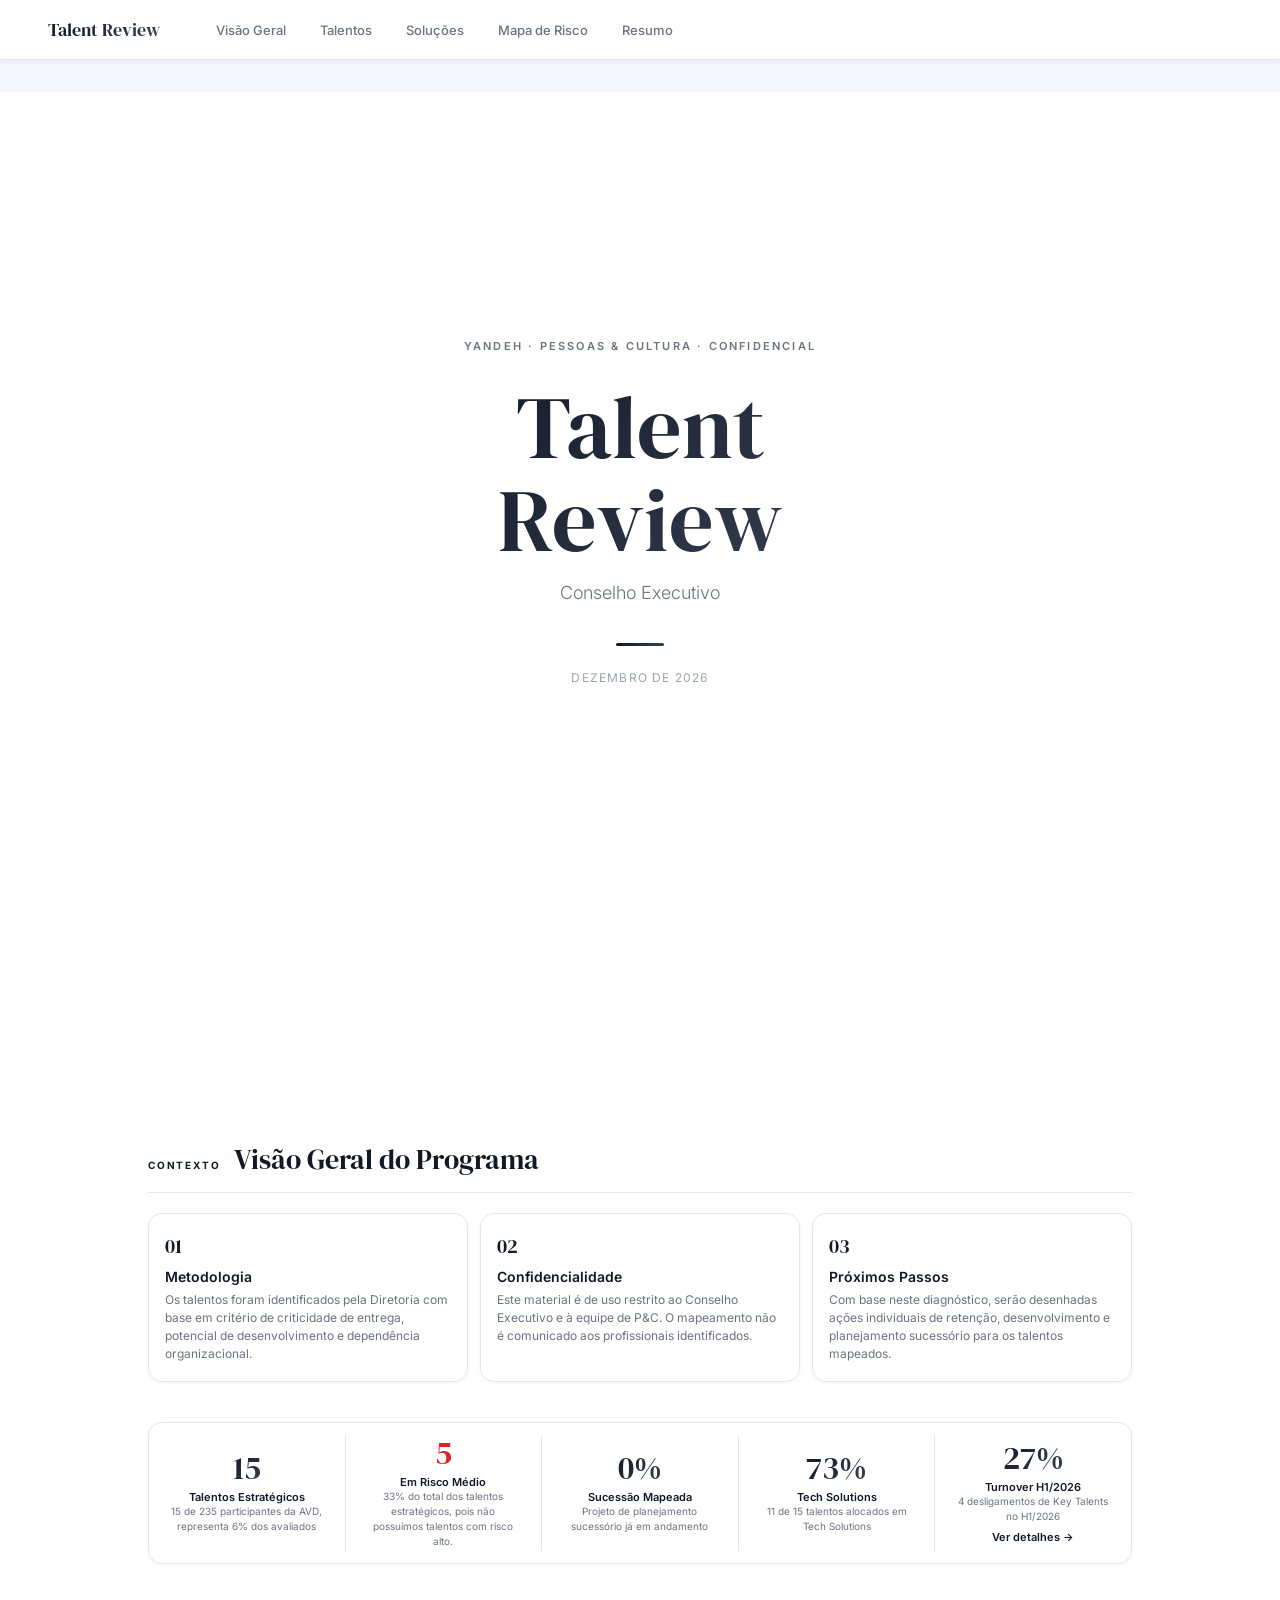
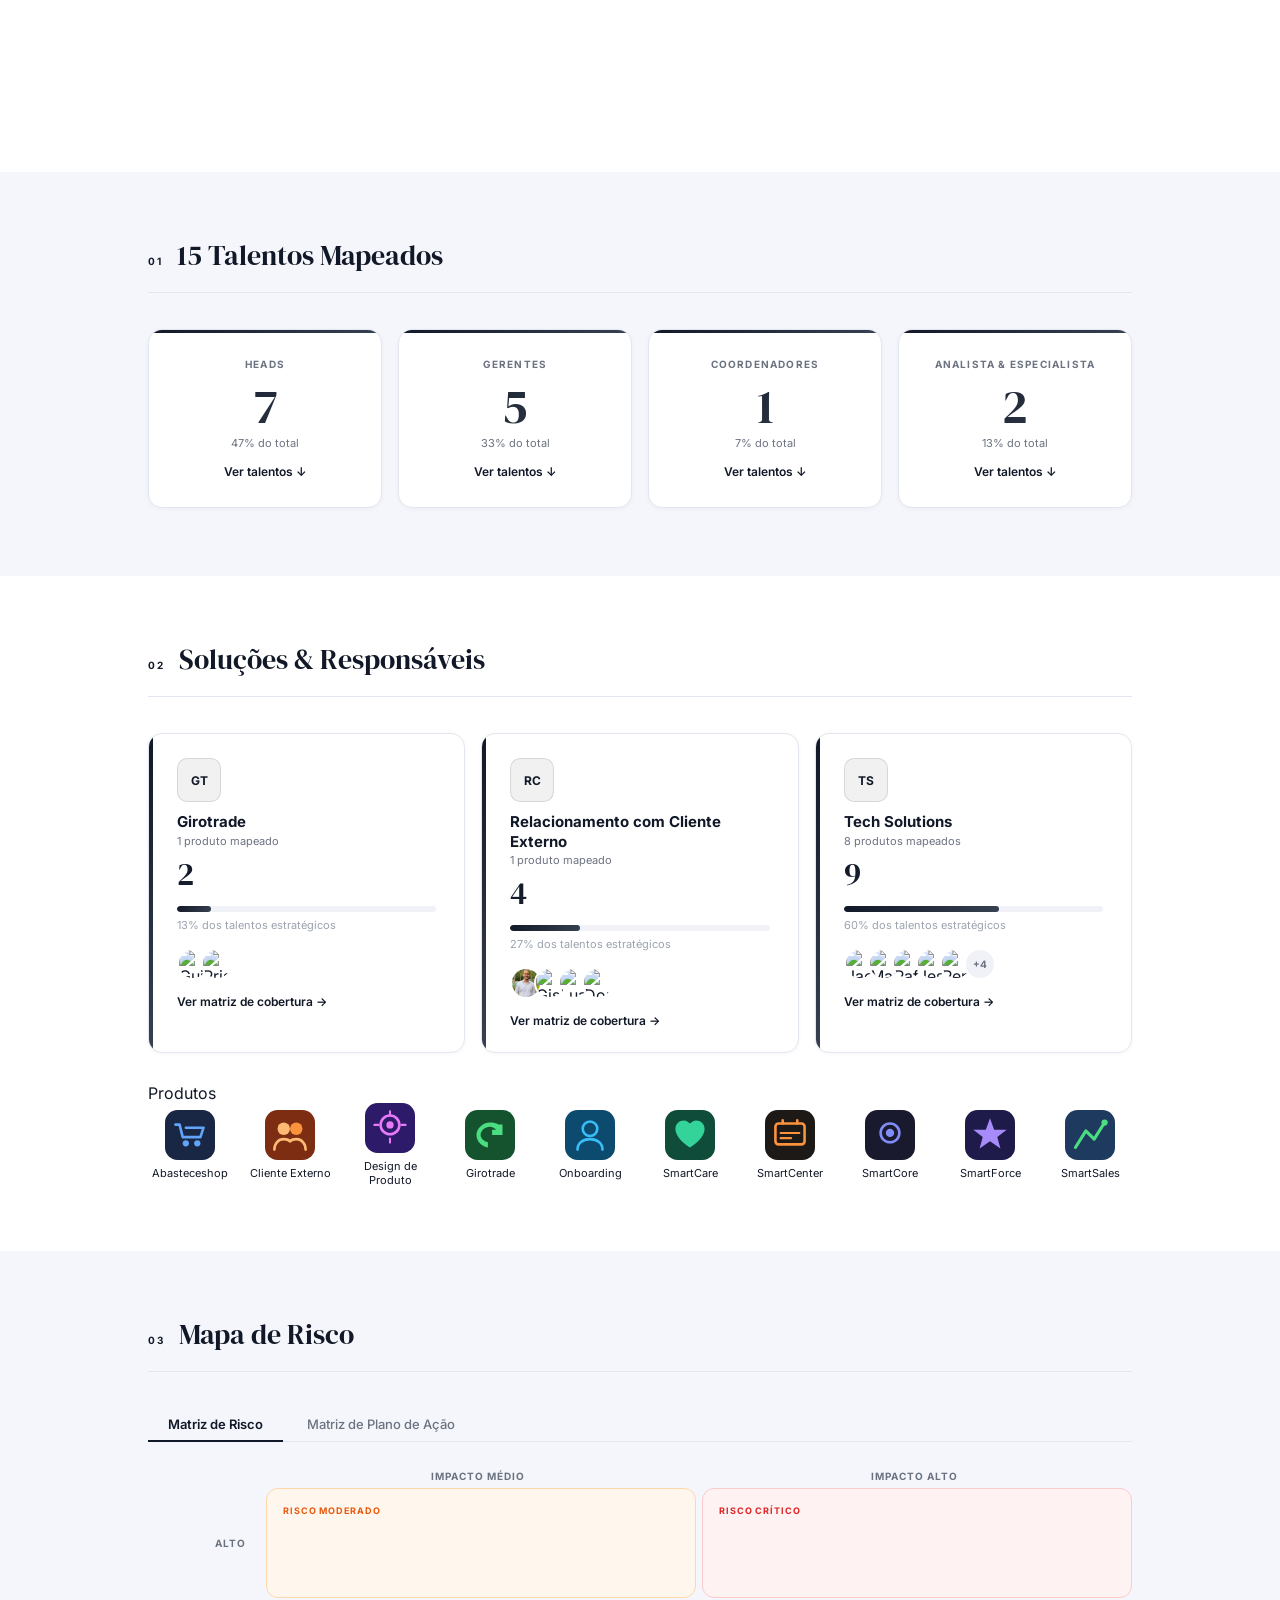
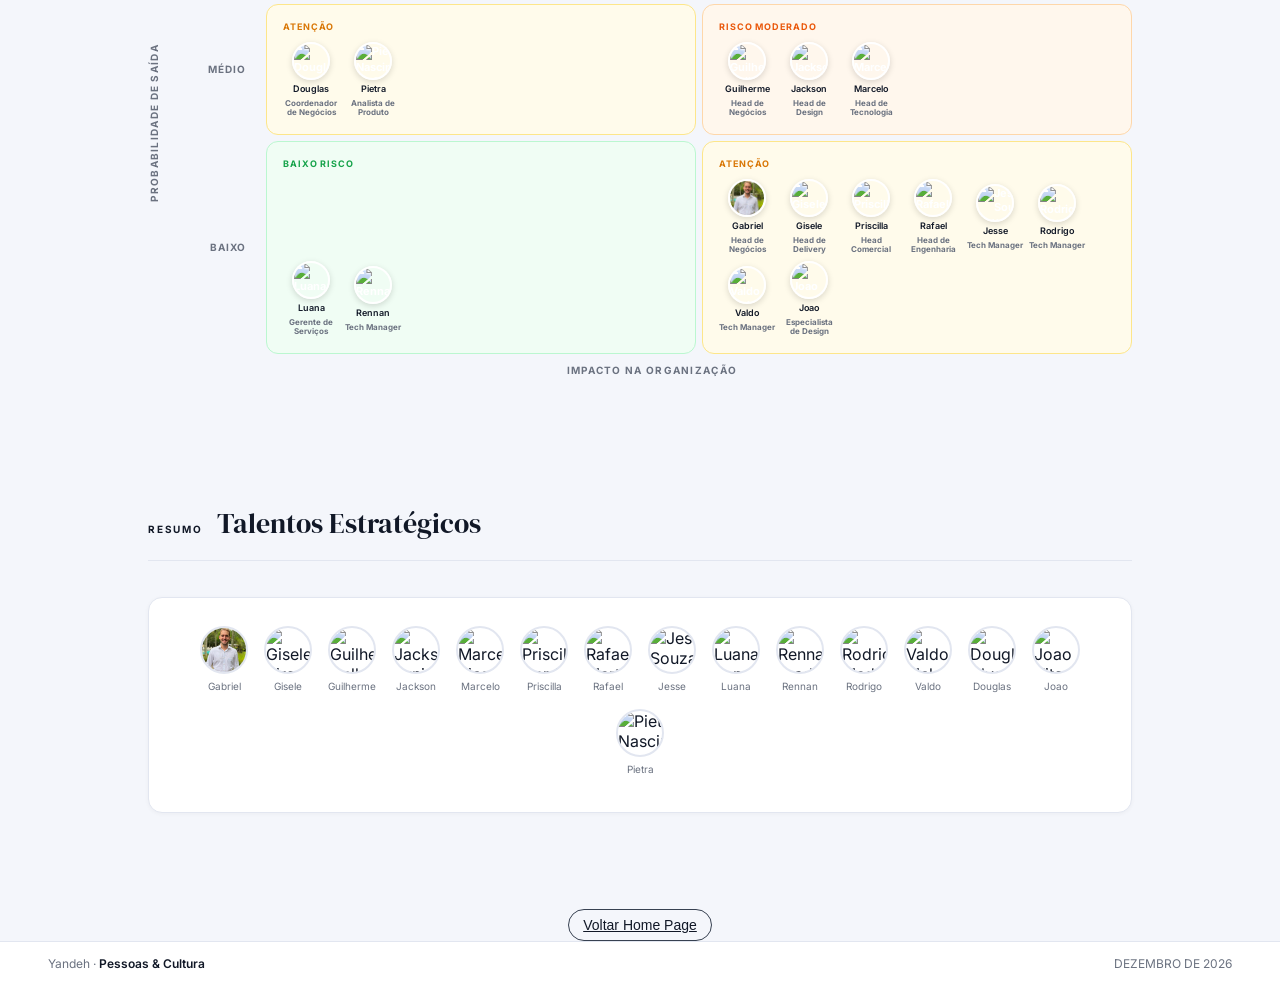
==== commit 6b4565da: "Update pagina1.html" ====
--- a/pagina1.html
+++ b/pagina1.html
@@ -6,6 +6,9 @@
 <title>Talent Review | Conselho Executivo</title>
 <link href="https://fonts.googleapis.com/css2?family=Inter:wght@300;400;500;600;700&family=DM+Serif+Display&display=swap" rel="stylesheet">
 <link rel="stylesheet" href="style.css">
+   <button class="btn-fullscreen" onclick="toggleFullscreen()">
+      <span id="fs-icon">⛶</span><span id="fs-label">Tela cheia</span>
+    </button>
 </head>
 <body>
 
@@ -196,6 +199,12 @@
   <div class="modal-box" id="modalBox"></div>
 </div>
 
+   <div class="btn-center">
+  <a href="https://pessoasecultura.github.io/Conselho/" class="btn-fullscreen">
+    Voltar Home Page
+  </a>
+</div>
+
 <footer class="footer">
   <span>Yandeh · <strong>Pessoas & Cultura</strong></span>
   <span id="footerDate"></span>
@@ -203,4 +212,4 @@
 
 <script src="script.js"></script>
 </body>
-</html>+</html>
--- a/style.css
+++ b/style.css
@@ -1453,4 +1453,37 @@
 .sub-modal-logo svg {
   width: 70px;
   height: 70px;
-}+}
+
+  .btn-center {
+  display: flex;
+  justify-content: center;
+  align-items: center;
+  margin-top: 32px;
+}
+
+.btn-fullscreen {
+  display: inline-flex;
+  align-items: center;
+  gap: 6px;
+  padding: 7px 14px;
+  border-radius: 20px;
+  border: 1px solid var(--accent2);
+  background: var(--white);
+  color: var(--text);
+  font-family: 'DM Sans', sans-serif;
+  font-size: 14px;
+  font-weight: 500;
+  cursor: pointer;
+  transition: all 0.15s;
+}
+
+.btn-fullscreen:hover { background: var(--bg); color: var(--text); border-color: var(--accent2); }
+
+/* ── ESTADO "APERTADO" DOS BOTÕES (rosa) ── */
+.btn-next:active,
+.btn-fullscreen:active {
+  background: var(--medio-bg);
+  color: var(--bg);
+  border-color: var(--accent2);
+}
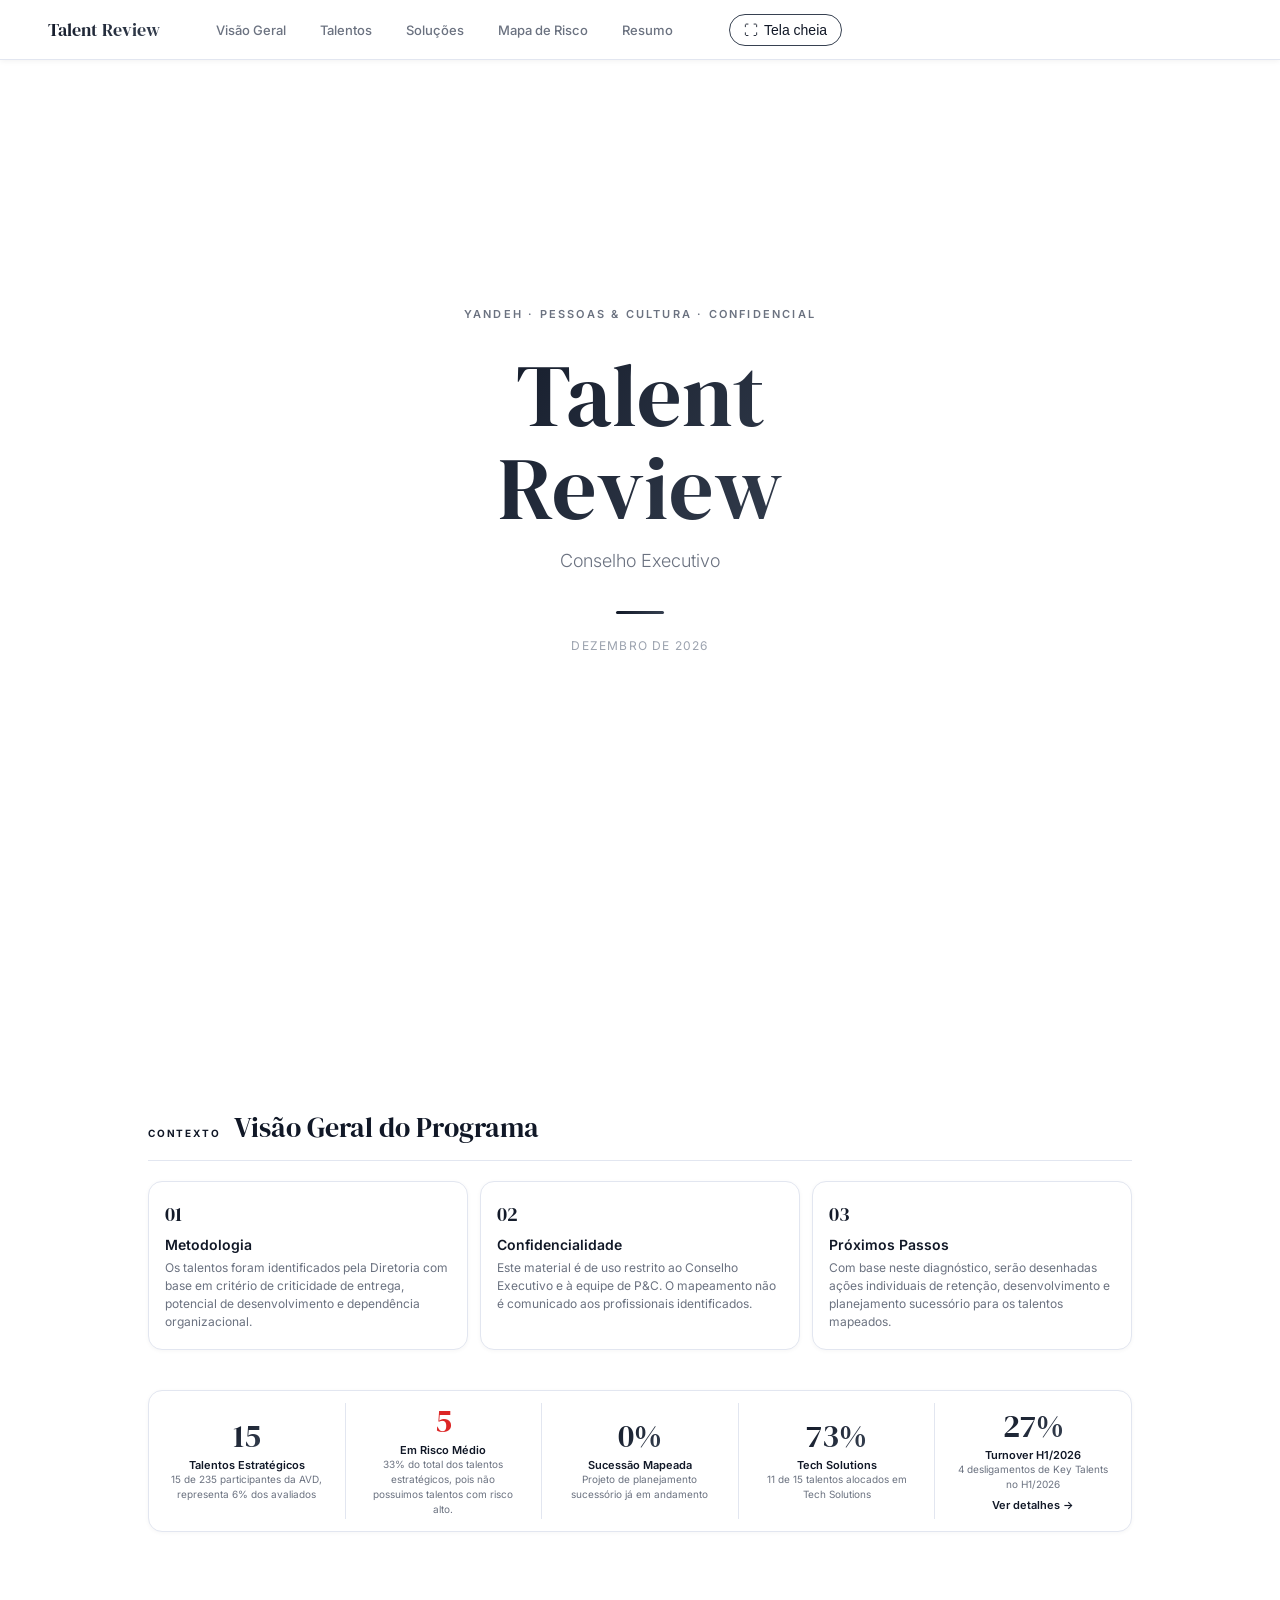
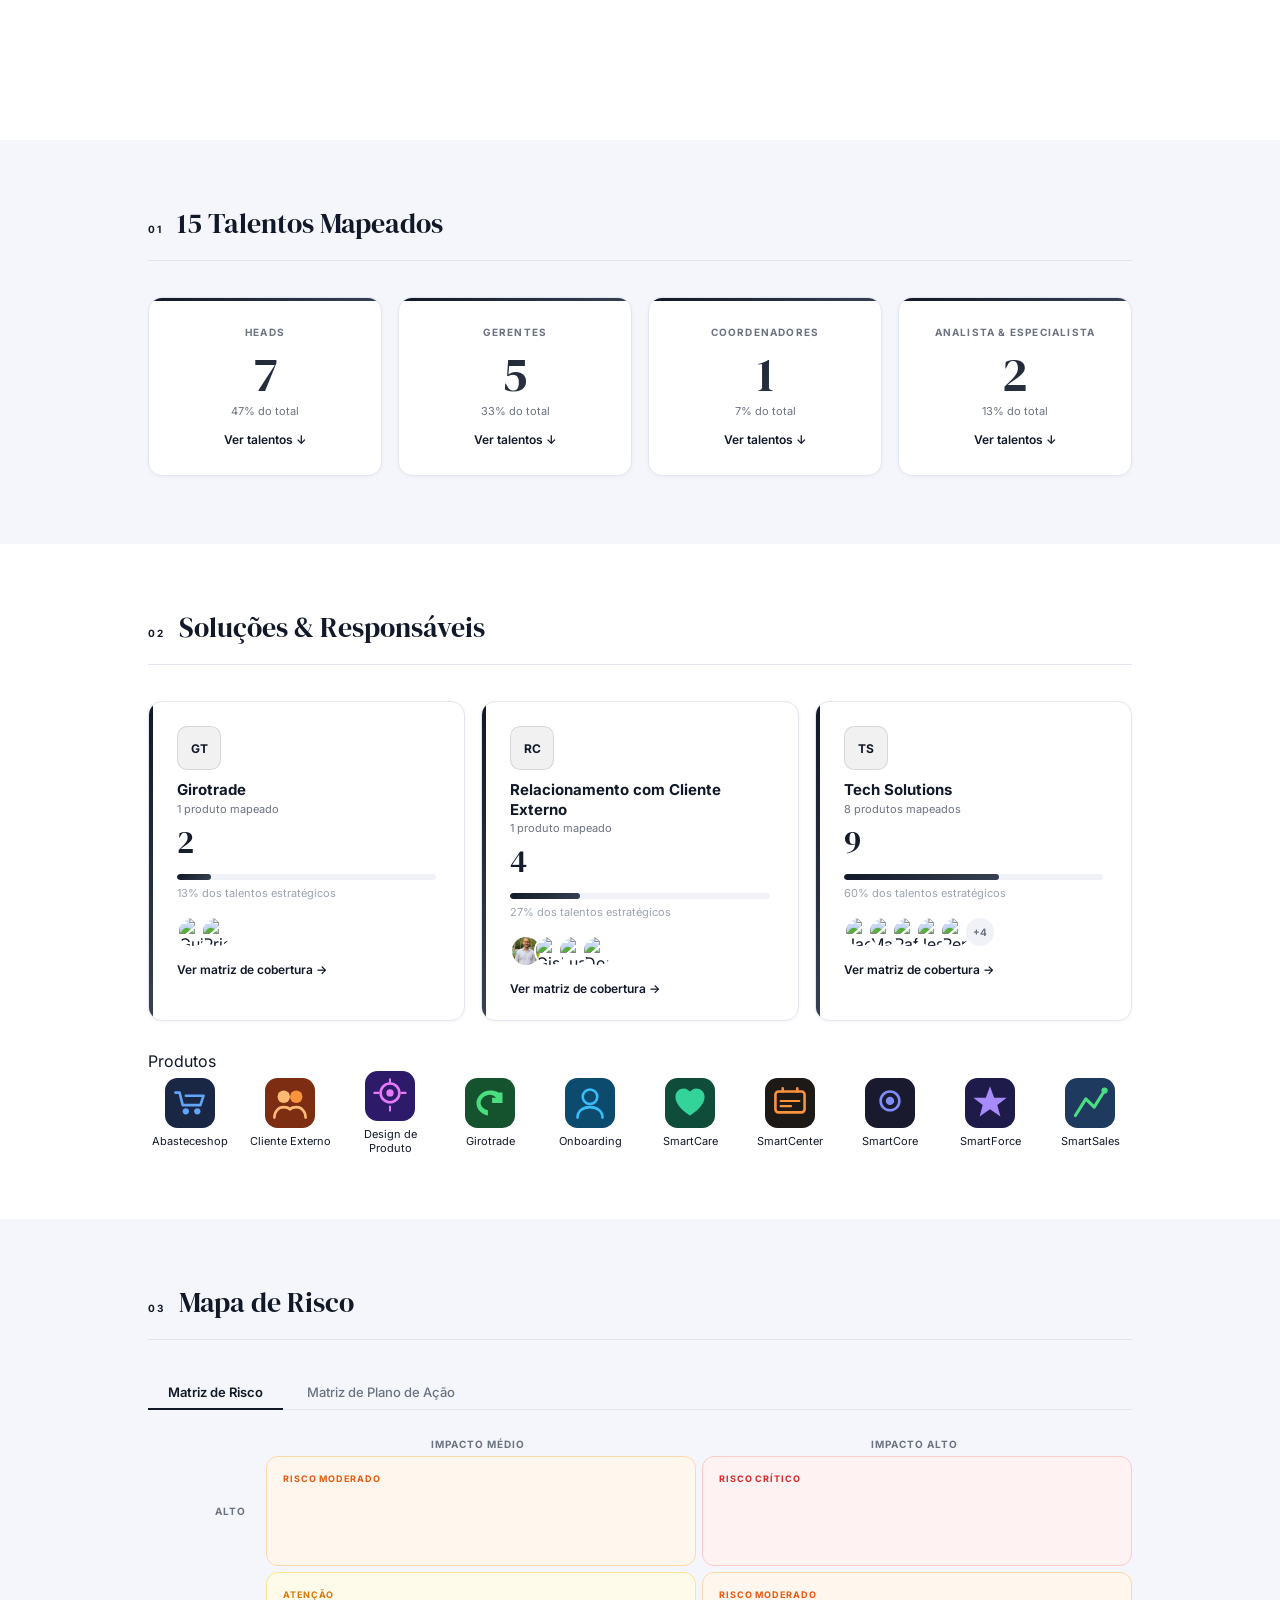
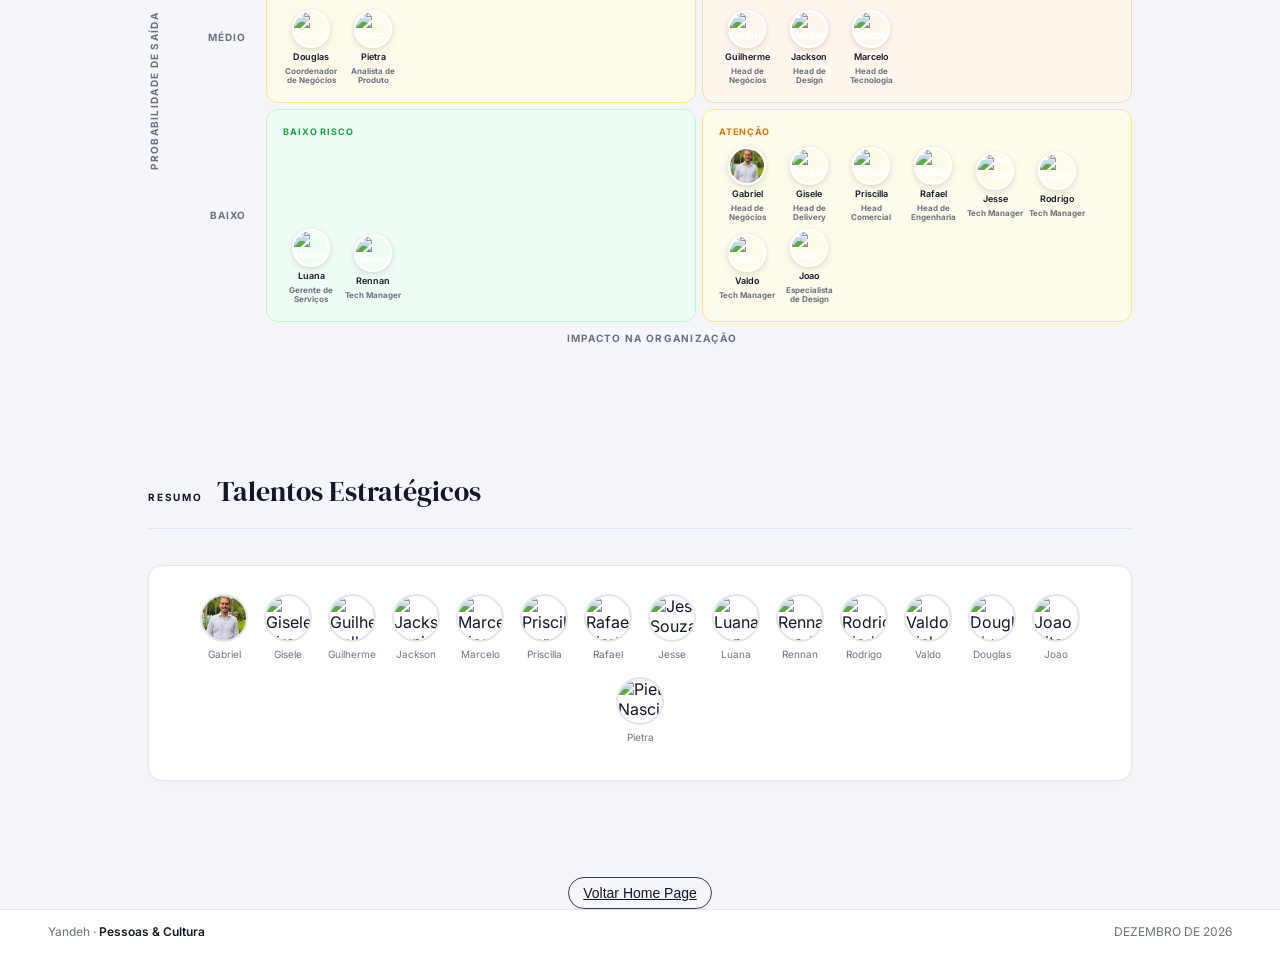
==== commit a409c948: "Update pagina1.html" ====
--- a/pagina1.html
+++ b/pagina1.html
@@ -6,9 +6,6 @@
 <title>Talent Review | Conselho Executivo</title>
 <link href="https://fonts.googleapis.com/css2?family=Inter:wght@300;400;500;600;700&family=DM+Serif+Display&display=swap" rel="stylesheet">
 <link rel="stylesheet" href="style.css">
-   <button class="btn-fullscreen" onclick="toggleFullscreen()">
-      <span id="fs-icon">⛶</span><span id="fs-label">Tela cheia</span>
-    </button>
 </head>
 <body>
 
@@ -22,6 +19,9 @@
     <a class="tab" href="#risco">Mapa de Risco</a>
     <a class="tab" href="#resumo">Resumo</a>
   </div>
+      <button class="btn-fullscreen" onclick="toggleFullscreen()">
+      <span id="fs-icon">⛶</span><span id="fs-label">Tela cheia</span>
+    </button>
 </nav>
 
 <main>
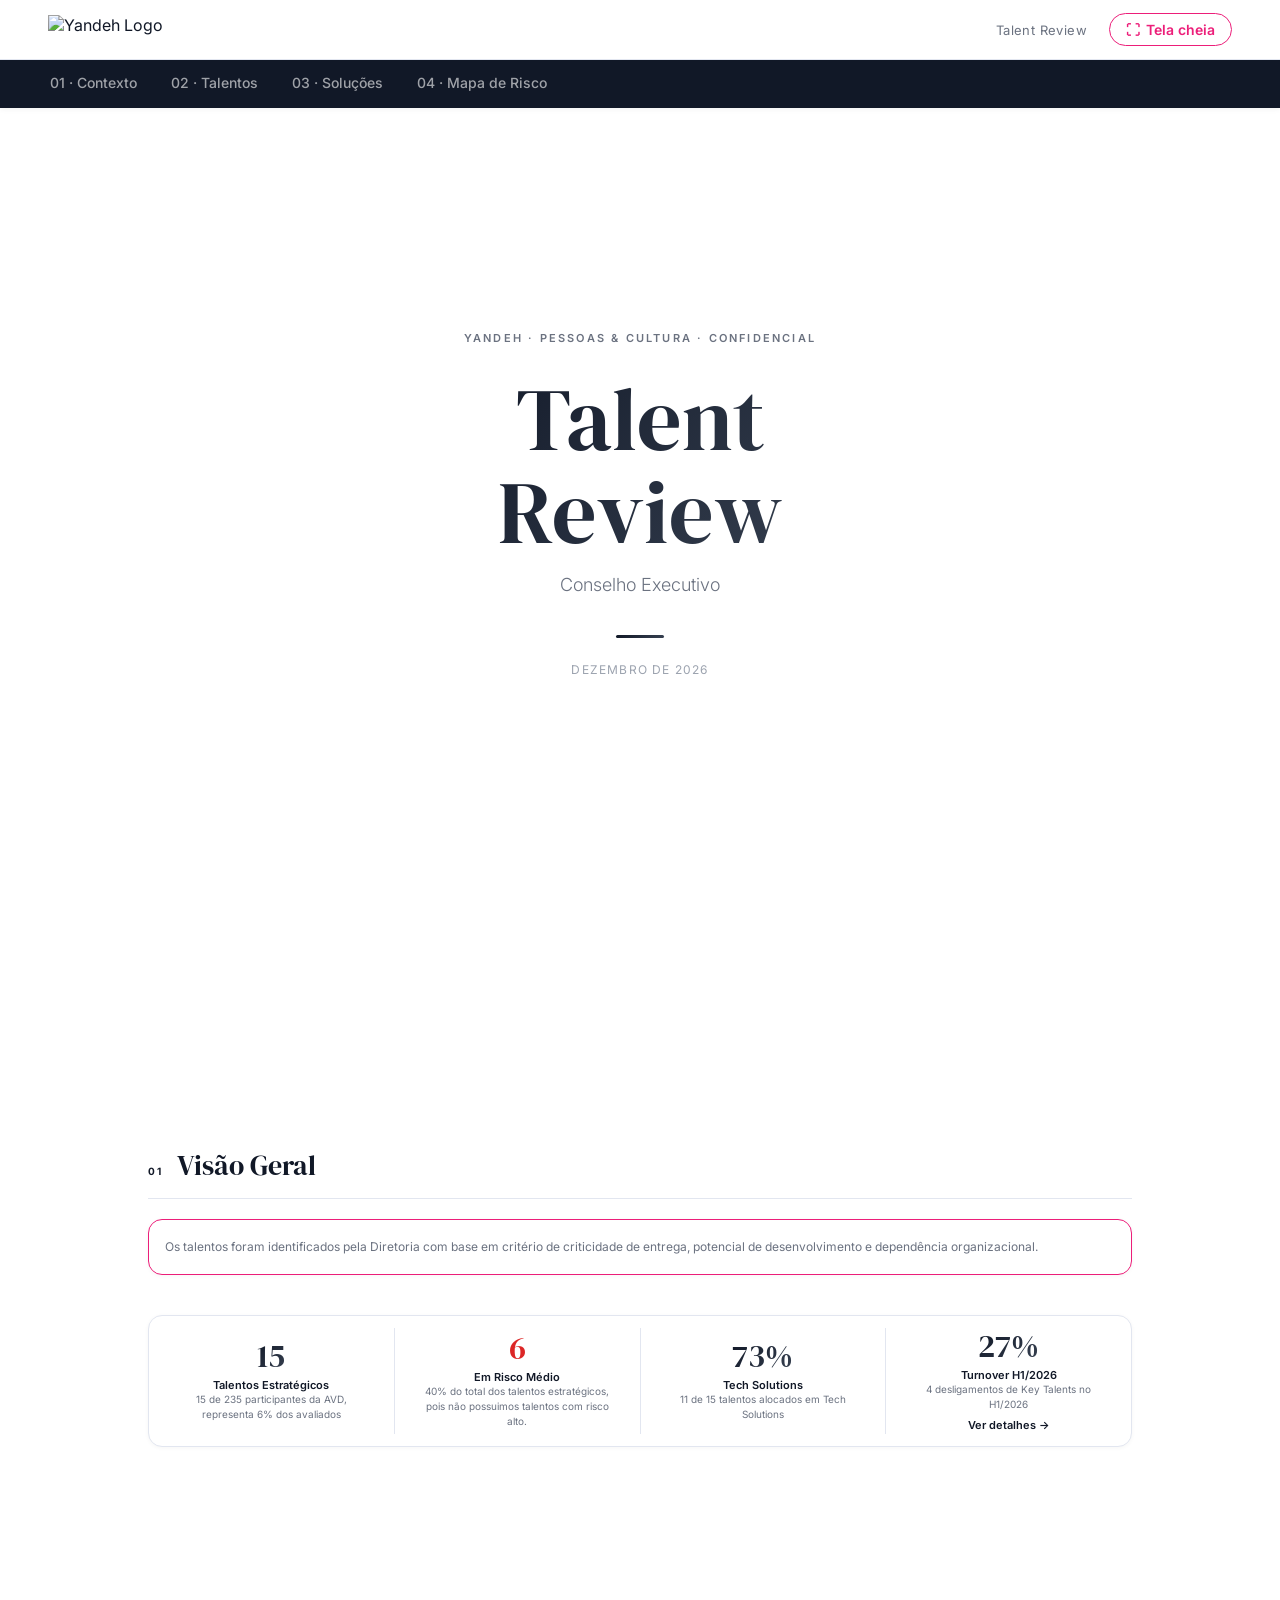
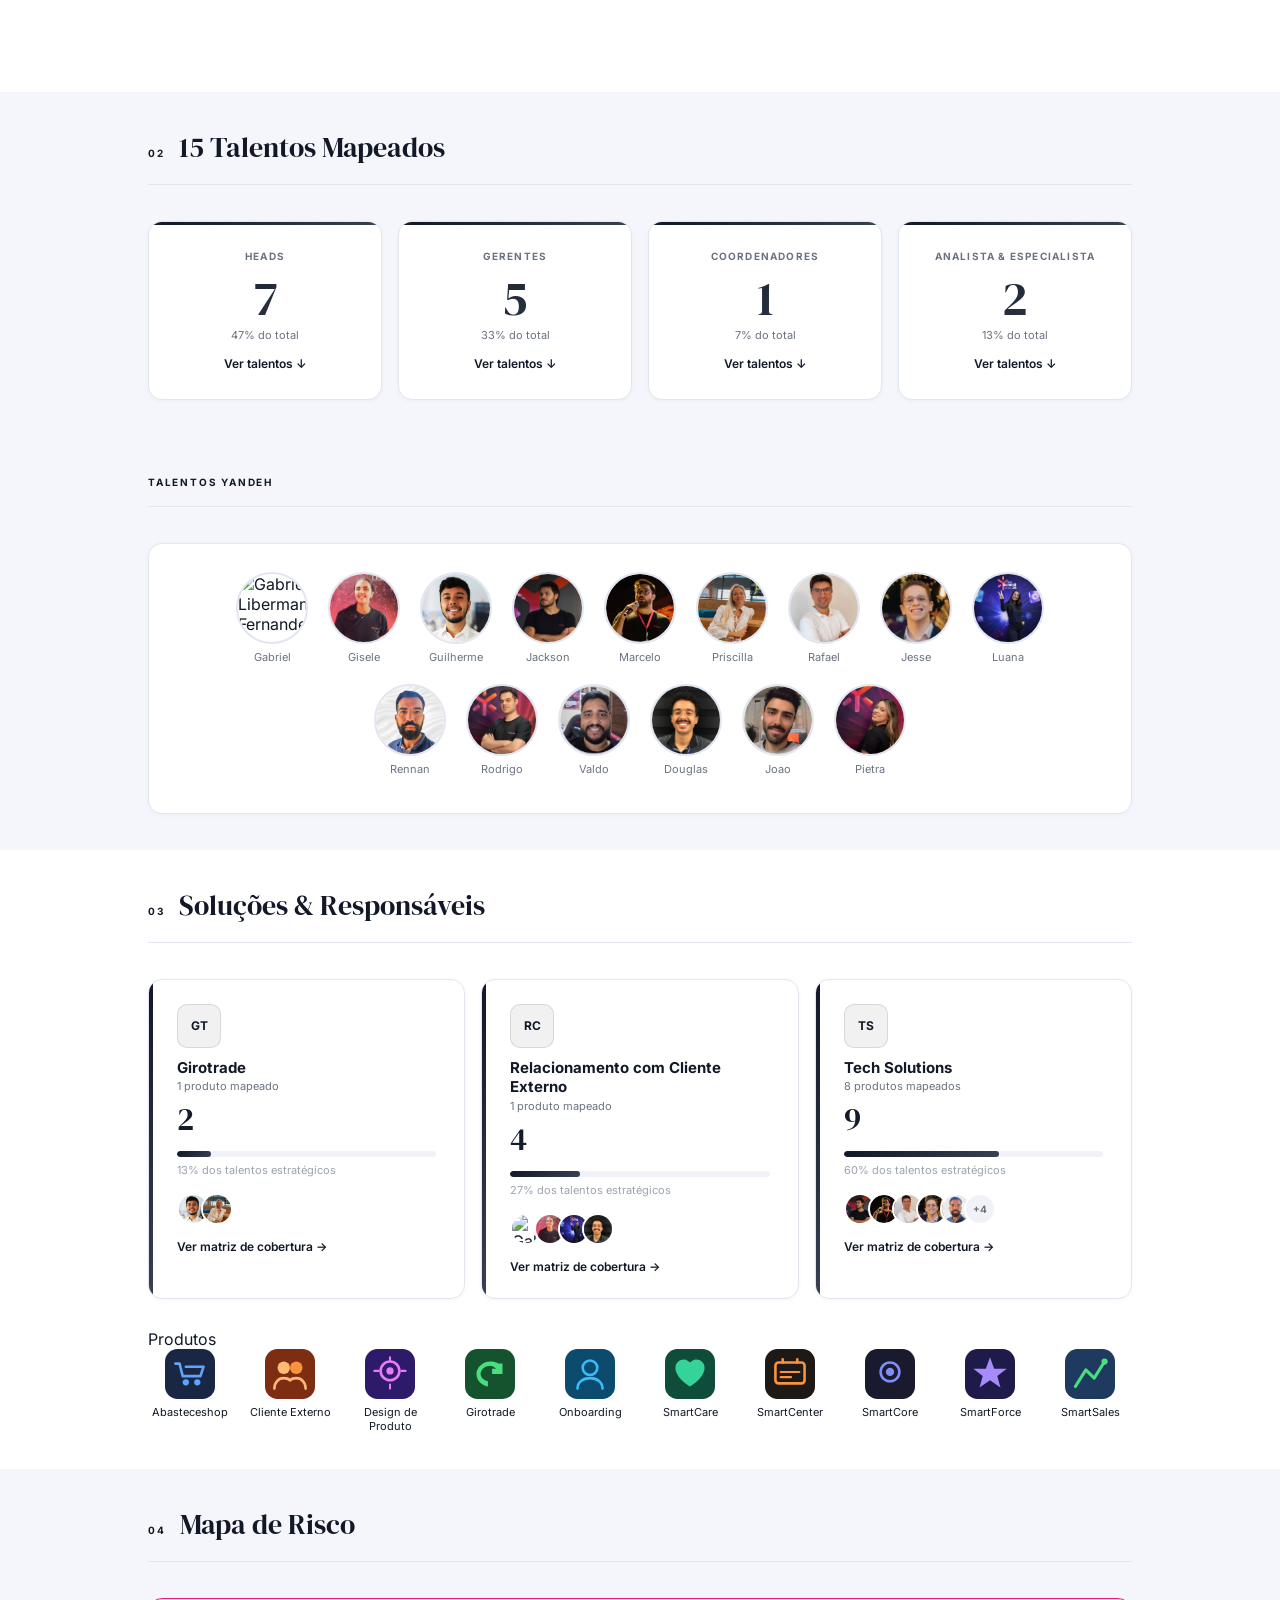
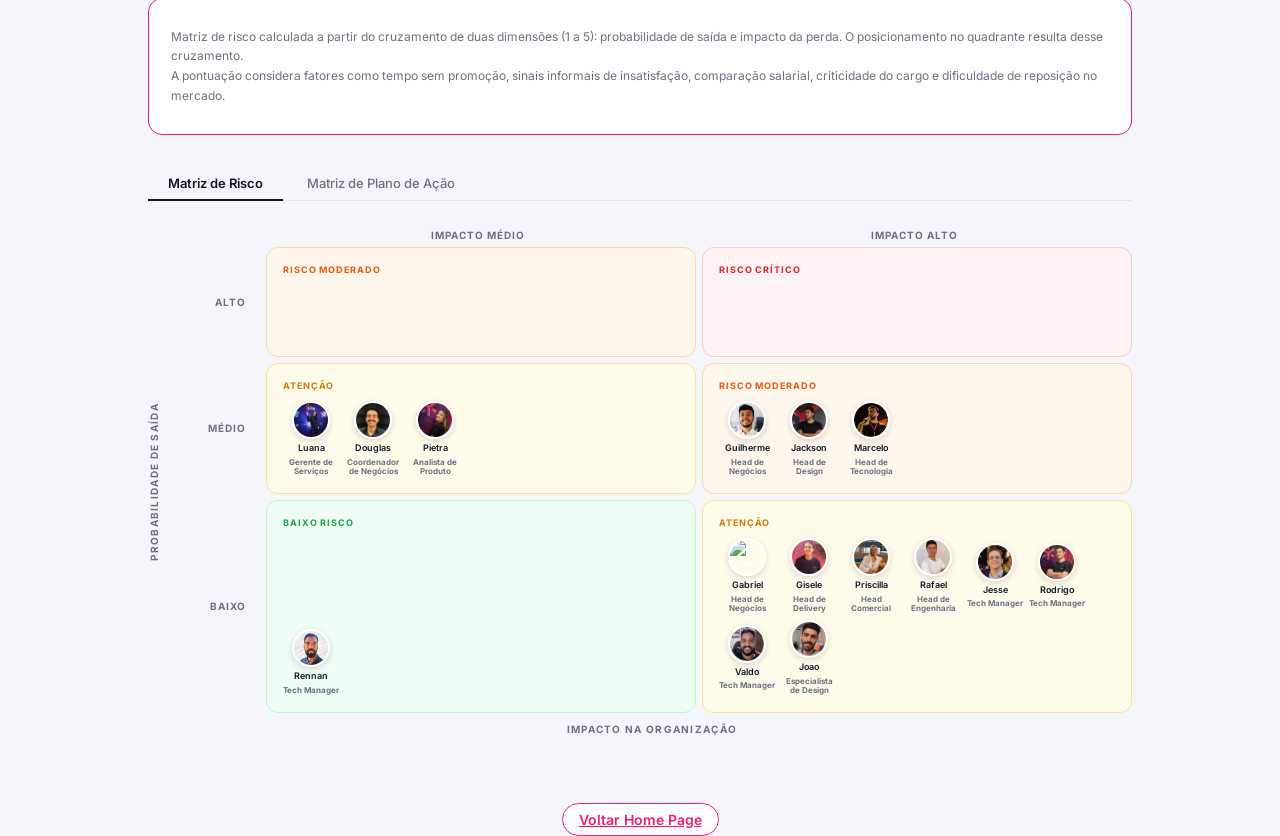
==== commit ae9da8ac: "Update pagina1.html" ====
--- a/pagina1.html
+++ b/pagina1.html
@@ -10,19 +10,25 @@
 <body>
 
 <!-- NAV -->
-<nav class="topnav">
-  <div class="nav-brand">Talent Review</div>
-  <div class="nav-tabs">
-    <a class="tab" href="#contexto">Visão Geral</a>
-    <a class="tab" href="#talentos">Talentos</a>
-    <a class="tab" href="#solucoes">Soluções</a>
-    <a class="tab" href="#risco">Mapa de Risco</a>
-    <a class="tab" href="#resumo">Resumo</a>
+<header class="topnav">
+  <div class="nav-top">
+    <div class="nav-brand">
+      <img class="nav-logo" src="https://yandeh.com/assets/yandeh-logo-DDlTLquC.svg" alt="Yandeh Logo">
+    </div>
+    <div class="nav-top-right">
+      <span class="nav-period">Talent Review</span>
+      <button class="btn-fullscreen" id="fs-btn">
+        <span id="fs-icon">⛶</span><span id="fs-label">Tela cheia</span>
+      </button>
+    </div>
   </div>
-      <button class="btn-fullscreen" onclick="toggleFullscreen()">
-      <span id="fs-icon">⛶</span><span id="fs-label">Tela cheia</span>
-    </button>
-</nav>
+  <nav class="nav-bar">
+    <a class="tab" href="#contexto">01 · Contexto</a>
+    <a class="tab" href="#talentos">02 · Talentos</a>
+    <a class="tab" href="#solucoes">03 · Soluções</a>
+    <a class="tab" href="#risco">04 · Mapa de Risco</a>
+  </nav>
+</header>
 
 <main>
 
@@ -42,26 +48,14 @@
   <section class="section" id="contexto">
     <div class="page-inner">
       <div class="page-header">
-        <span class="page-tag">Contexto</span>
-        <h2 class="page-title">Visão Geral do Programa</h2>
+        <span class="page-tag">01</span>
+        <h2 class="page-title">Visão Geral</h2>
       </div>
 
       <!-- 3 cards centralizados -->
-      <div class="apres-grid apres-3col">
+      <div class="apres-grid">
         <div class="apres-card">
-          <div class="apres-icon">01</div>
-          <h3>Metodologia</h3>
           <p>Os talentos foram identificados pela Diretoria com base em critério de criticidade de entrega, potencial de desenvolvimento e dependência organizacional.</p>
-        </div>
-        <div class="apres-card">
-          <div class="apres-icon">02</div>
-          <h3>Confidencialidade</h3>
-          <p>Este material é de uso restrito ao Conselho Executivo e à equipe de P&C. O mapeamento não é comunicado aos profissionais identificados.</p>
-        </div>
-        <div class="apres-card">
-          <div class="apres-icon">03</div>
-          <h3>Próximos Passos</h3>
-          <p>Com base neste diagnóstico, serão desenhadas ações individuais de retenção, desenvolvimento e planejamento sucessório para os talentos mapeados.</p>
         </div>
       </div>
 
@@ -80,14 +74,6 @@
           <div class="ctx-num" id="kCtxAlto">—</div>
           <div class="ctx-label">Em Risco Médio</div>
           <div class="ctx-legend" id="lgCtxAlto"></div>
-        </div>
-
-        <div class="ctx-separator"></div>
-
-        <div class="ctx-item">
-          <div class="ctx-num" id="kCtxSuc">—</div>
-          <div class="ctx-label">Sucessão Mapeada</div>
-          <div class="ctx-legend" id="lgCtxSuc"></div>
         </div>
 
         <div class="ctx-separator"></div>
@@ -117,7 +103,7 @@
   <section class="section section-alt" id="talentos">
     <div class="page-inner">
       <div class="page-header">
-        <span class="page-tag">01</span>
+        <span class="page-tag">02</span>
         <h2 class="page-title" id="ttlTalentos">Talentos Mapeados</h2>
       </div>
       <div class="nivel-grid">
@@ -150,11 +136,23 @@
     </div>
   </section>
 
+  <!-- ══ RESUMO ══ -->
+  <section class="section section-alt" id="resumo">
+    <div class="page-inner">
+      <div class="page-header">
+        <span class="page-tag">Talentos Yandeh</span>
+      </div>
+      <div class="fotos-card">
+        <div class="fotos-grid" id="fotosGrid"></div>
+      </div>
+    </div>
+  </section>
+
   <!-- ══ SOLUÇÕES ══ -->
   <section class="section" id="solucoes">
     <div class="page-inner">
       <div class="page-header">
-        <span class="page-tag">02</span>
+        <span class="page-tag">03</span>
         <h2 class="page-title">Soluções & Responsáveis</h2>
       </div>
       <div class="sol-grid" id="solGrid"></div>
@@ -166,8 +164,14 @@
   <section class="section section-alt" id="risco">
     <div class="page-inner">
       <div class="page-header">
-        <span class="page-tag">03</span>
+        <span class="page-tag">04</span>
         <h2 class="page-title">Mapa de Risco</h2>
+      </div>
+      <div class="apres-grid">
+        <div class="apres-card">
+          <p>Matriz de risco calculada a partir do cruzamento de duas dimensões (1 a 5): probabilidade de saída e impacto da perda. O posicionamento no quadrante resulta desse cruzamento. <br> 
+A pontuação considera fatores como tempo sem promoção, sinais informais de insatisfação, comparação salarial, criticidade do cargo e dificuldade de reposição no mercado.</p>
+        </div>
       </div>
       <div class="risco-tabs">
         <button class="risco-tab active" data-risco="matriz">Matriz de Risco</button>
@@ -175,20 +179,6 @@
       </div>
       <div id="matrizGrid"></div>
       <div id="planoGrid" style="display:none"></div>
-    </div>
-  </section>
-
-
-  <!-- ══ RESUMO ══ -->
-  <section class="section section-alt" id="resumo">
-    <div class="page-inner">
-      <div class="page-header">
-        <span class="page-tag">Resumo</span>
-        <h2 class="page-title">Talentos Estratégicos</h2>
-      </div>
-      <div class="fotos-card">
-        <div class="fotos-grid" id="fotosGrid"></div>
-      </div>
     </div>
   </section>
 
@@ -205,11 +195,6 @@
   </a>
 </div>
 
-<footer class="footer">
-  <span>Yandeh · <strong>Pessoas & Cultura</strong></span>
-  <span id="footerDate"></span>
-</footer>
-
 <script src="script.js"></script>
 </body>
 </html>
--- a/style.css
+++ b/style.css
@@ -20,7 +20,9 @@
   --alto-bg:   #fef2f2;
   --na:        #6b7280;
   --na-bg:     #f9fafb;
-  --nav-h:     60px;
+  --rosa:      #ec1e79;
+  --rosa-bg:   #fdeef5;
+  --nav-h:     108px;
   --rad:       14px;
 }
 
@@ -32,50 +34,73 @@
   color: var(--text);
 }
 
-/* ─── NAV ─── */
+/* ─── NAV (2 níveis) ─── */
 .topnav {
   position: fixed;
   top: 0; left: 0; right: 0;
-  height: var(--nav-h);
+  z-index: 200;
+  box-shadow: 0 1px 6px rgba(0,0,0,.06);
+}
+
+/* Nível 1: faixa branca com marca + botão */
+.nav-top {
+  height: 60px;
   background: var(--surface);
   border-bottom: 1px solid var(--border);
   display: flex;
   align-items: center;
+  justify-content: space-between;
   padding: 0 48px;
-  gap: 40px;
-  z-index: 200;
-  box-shadow: 0 1px 6px rgba(0,0,0,.06);
 }
 
 .nav-brand {
-  font-family: 'DM Serif Display', serif;
-  font-size: 18px;
-  background: var(--grad);
-  -webkit-background-clip: text;
-  -webkit-text-fill-color: transparent;
-  background-clip: text;
+  display: flex;
+  align-items: center;
+  flex-shrink: 0;
+}
+.nav-logo { height: 30px; width: auto; display: block; }
+
+.nav-top-right {
+  display: flex;
+  align-items: center;
+  gap: 22px;
+}
+.nav-period {
+  font-size: 13px;
+  color: var(--muted);
+  letter-spacing: .03em;
   white-space: nowrap;
-  flex-shrink: 0;
-}
-
-.nav-tabs { display: flex; gap: 2px; }
+}
+
+/* Nível 2: faixa escura com as abas */
+.nav-bar {
+  height: 48px;
+  background: var(--accent1);
+  display: flex;
+  align-items: stretch;
+  gap: 30px;
+  padding: 0 48px;
+  overflow-x: auto;
+}
 
 .tab {
-  padding: 6px 16px;
+  display: flex;
+  align-items: center;
+  padding: 0 2px;
   border: none;
   background: transparent;
   font-family: 'Inter', sans-serif;
-  font-size: 13px;
+  font-size: 14px;
   font-weight: 500;
-  color: var(--muted);
+  color: rgba(255,255,255,.6);
   cursor: pointer;
-  border-radius: 8px;
   text-decoration: none;
-  transition: color .15s, background .15s;
+  border-bottom: 3px solid transparent;
+  transition: color .15s, border-color .15s;
   white-space: nowrap;
 }
-.tab:hover         { color: var(--text); background: var(--surface2); }
-.tab.is-active     { color: var(--accent1); background: rgba(17,24,39,.07); }
+.tab:hover     { color: #fff; }
+.tab.is-active { color: var(--rosa); border-bottom-color: var(--rosa); font-weight: 700; }
 
 /* ─── SECTIONS ─── */
 main { margin-top: var(--nav-h); }
@@ -89,7 +114,7 @@
 .page-inner {
   max-width: 1080px;
   margin: 0 auto;
-  padding: 64px 48px;
+  padding: 36px 48px;
 }
 
 .page-header {
@@ -151,11 +176,13 @@
   padding-bottom: 14px;
 }
 #contexto .apres-grid {
+  width: 100%;
   margin-bottom: 20px;
   gap: 12px;
 }
 #contexto .apres-card {
   padding: 18px 16px;
+  
 }
 #contexto .apres-icon {
   font-size: 20px;
@@ -170,17 +197,19 @@
 /* ─── APRESENTAÇÃO cards ─── */
 .apres-grid {
   display: grid;
-  grid-template-columns: repeat(3, 1fr);
+  grid-template-columns: repeat(1, 1fr);
   gap: 16px;
   margin-bottom: 32px;
 }
 .apres-card {
   background: var(--surface);
-  border: 1px solid var(--border);
+  border: 1px solid var(--rosa);
   border-radius: var(--rad);
   padding: 28px 22px;
   box-shadow: 0 1px 4px rgba(0,0,0,.04);
   transition: box-shadow .2s;
+  width: 100%;
+  box-sizing: border-box;
 }
 .apres-card:hover { box-shadow: 0 4px 16px rgba(0,0,0,.08); }
 .apres-icon {
@@ -720,8 +749,9 @@
 
 /* ─── RESPONSIVE ─── */
 @media (max-width: 860px) {
-  .topnav    { padding: 0 16px; gap: 12px; }
-  .tab       { padding: 5px 10px; font-size: 12px; }
+  .nav-top, .nav-bar { padding: 0 16px; }
+  .nav-bar   { gap: 18px; }
+  .tab       { font-size: 12px; }
   .page-inner { padding: 40px 20px; }
   .apres-grid { grid-template-columns: repeat(2,1fr); }
   .ctx-grid  { grid-template-columns: 1fr; }
@@ -936,8 +966,8 @@
   display: flex;
   flex-wrap: wrap;
   justify-content: center;
-  align-items: center;
-  gap: 16px;
+  align-items: flex-start;
+  gap: 20px;
   padding: 4px 16px 12px;
 }
 
@@ -949,8 +979,8 @@
 }
 
 .foto-circle {
-  width: 48px;
-  height: 48px;
+  width: 72px;
+  height: 72px;
   border-radius: 50%;
   overflow: hidden;
   border: 2px solid var(--border);
@@ -963,23 +993,23 @@
 }
 
 .foto-avatar {
-  width: 48px;
-  height: 48px;
+  width: 72px;
+  height: 72px;
   border-radius: 50%;
   background: var(--grad);
   display: flex;
   align-items: center;
   justify-content: center;
-  font-size: 14px;
+  font-size: 20px;
   font-weight: 700;
   color: white;
 }
 
 .foto-nome {
-  font-size: 10px;
+  font-size: 11px;
   color: var(--muted);
   text-align: center;
-  max-width: 56px;
+  max-width: 80px;
   line-height: 1.3;
 }
 /* ─── MATRIZ DE COBERTURA (soluções) ─── */
@@ -1313,7 +1343,7 @@
   display: flex;
   flex-wrap: nowrap;     /* impede quebrar linha */
   justify-content: center;
-  align-items: center;
+  align-items: flex-start;  /* alinha os ícones pelo topo, mesmo se o nome quebrar em 2 linhas */
   gap: 16px;
 }
 
@@ -1466,24 +1496,24 @@
   display: inline-flex;
   align-items: center;
   gap: 6px;
-  padding: 7px 14px;
+  padding: 7px 16px;
   border-radius: 20px;
-  border: 1px solid var(--accent2);
-  background: var(--white);
-  color: var(--text);
-  font-family: 'DM Sans', sans-serif;
+  border: 1px solid var(--rosa);
+  background: var(--surface);
+  color: var(--rosa);
+  font-family: 'Inter', sans-serif;
   font-size: 14px;
-  font-weight: 500;
+  font-weight: 600;
   cursor: pointer;
   transition: all 0.15s;
 }
 
-.btn-fullscreen:hover { background: var(--bg); color: var(--text); border-color: var(--accent2); }
+.btn-fullscreen:hover { background: var(--rosa); color: #fff; border-color: var(--rosa); }
 
 /* ── ESTADO "APERTADO" DOS BOTÕES (rosa) ── */
 .btn-next:active,
 .btn-fullscreen:active {
-  background: var(--medio-bg);
-  color: var(--bg);
-  border-color: var(--accent2);
-}
+  background: var(--rosa);
+  color: #fff;
+  border-color: var(--rosa);
+}
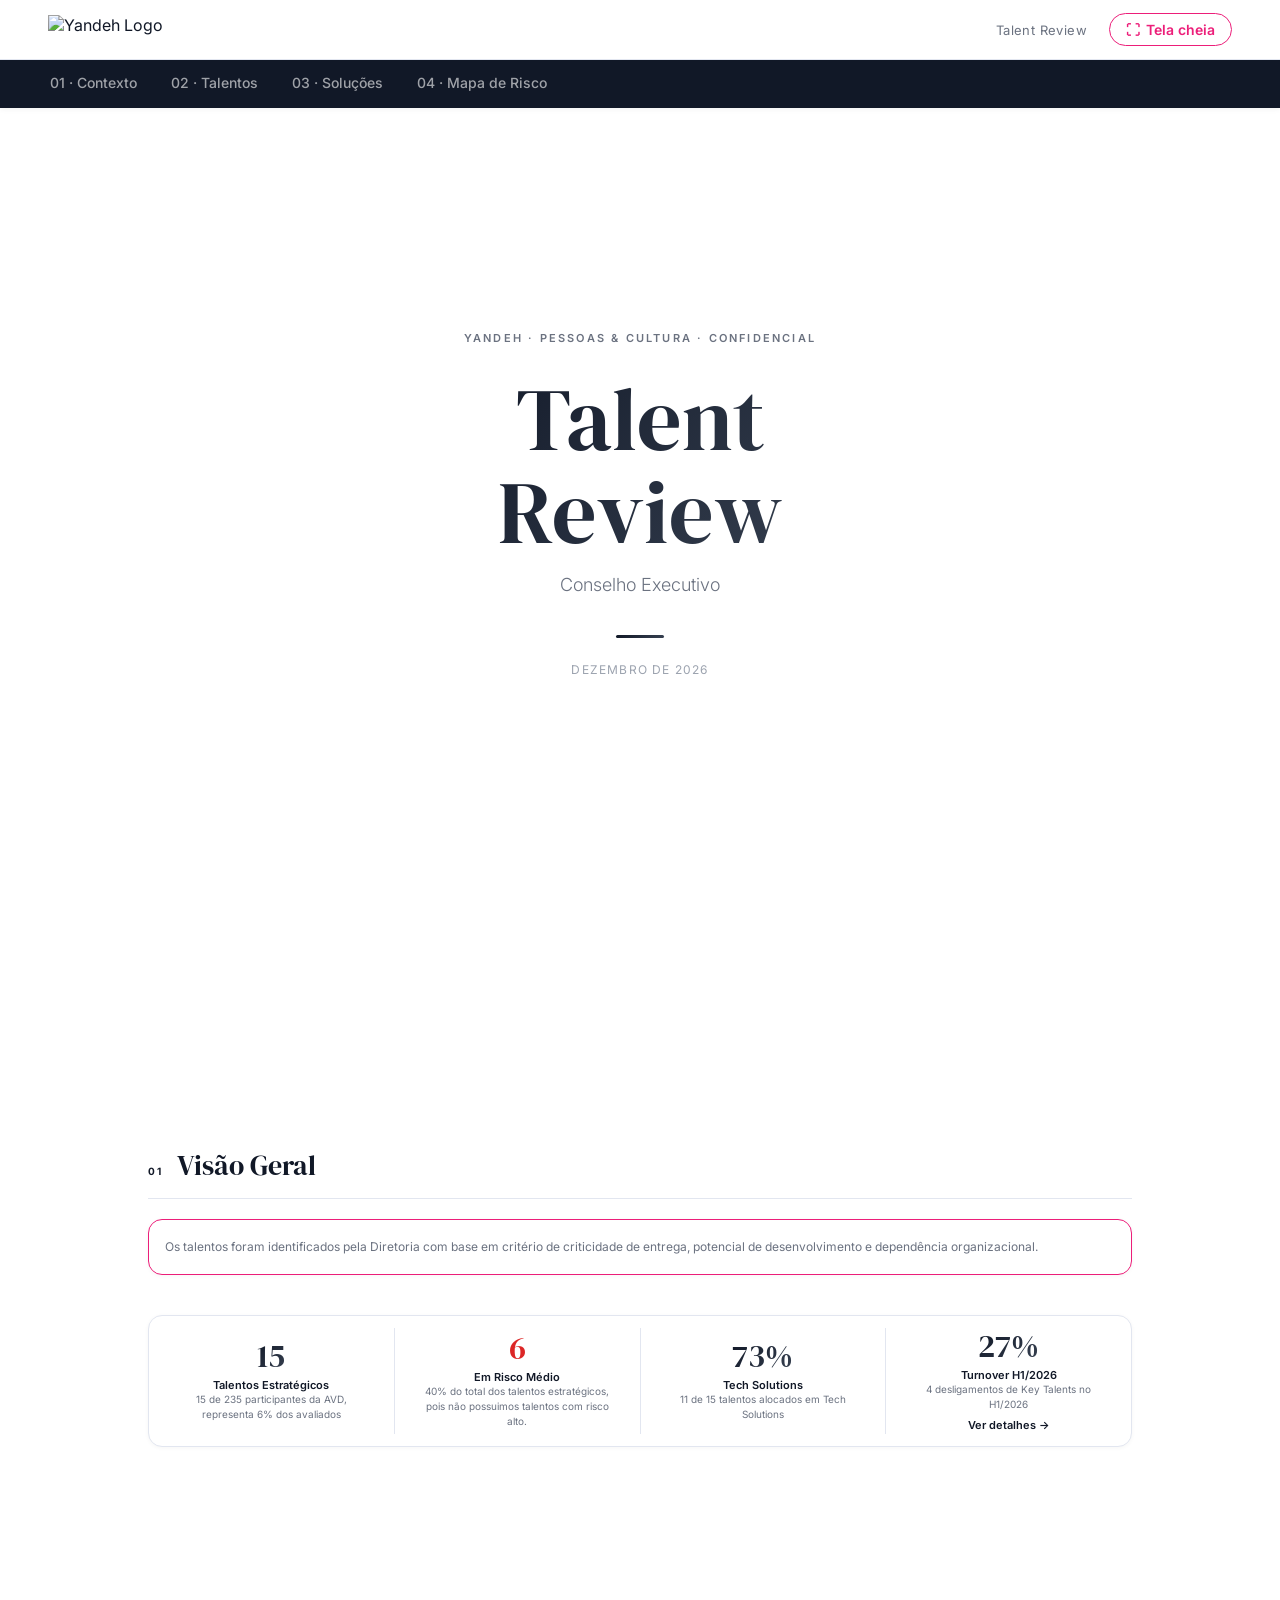
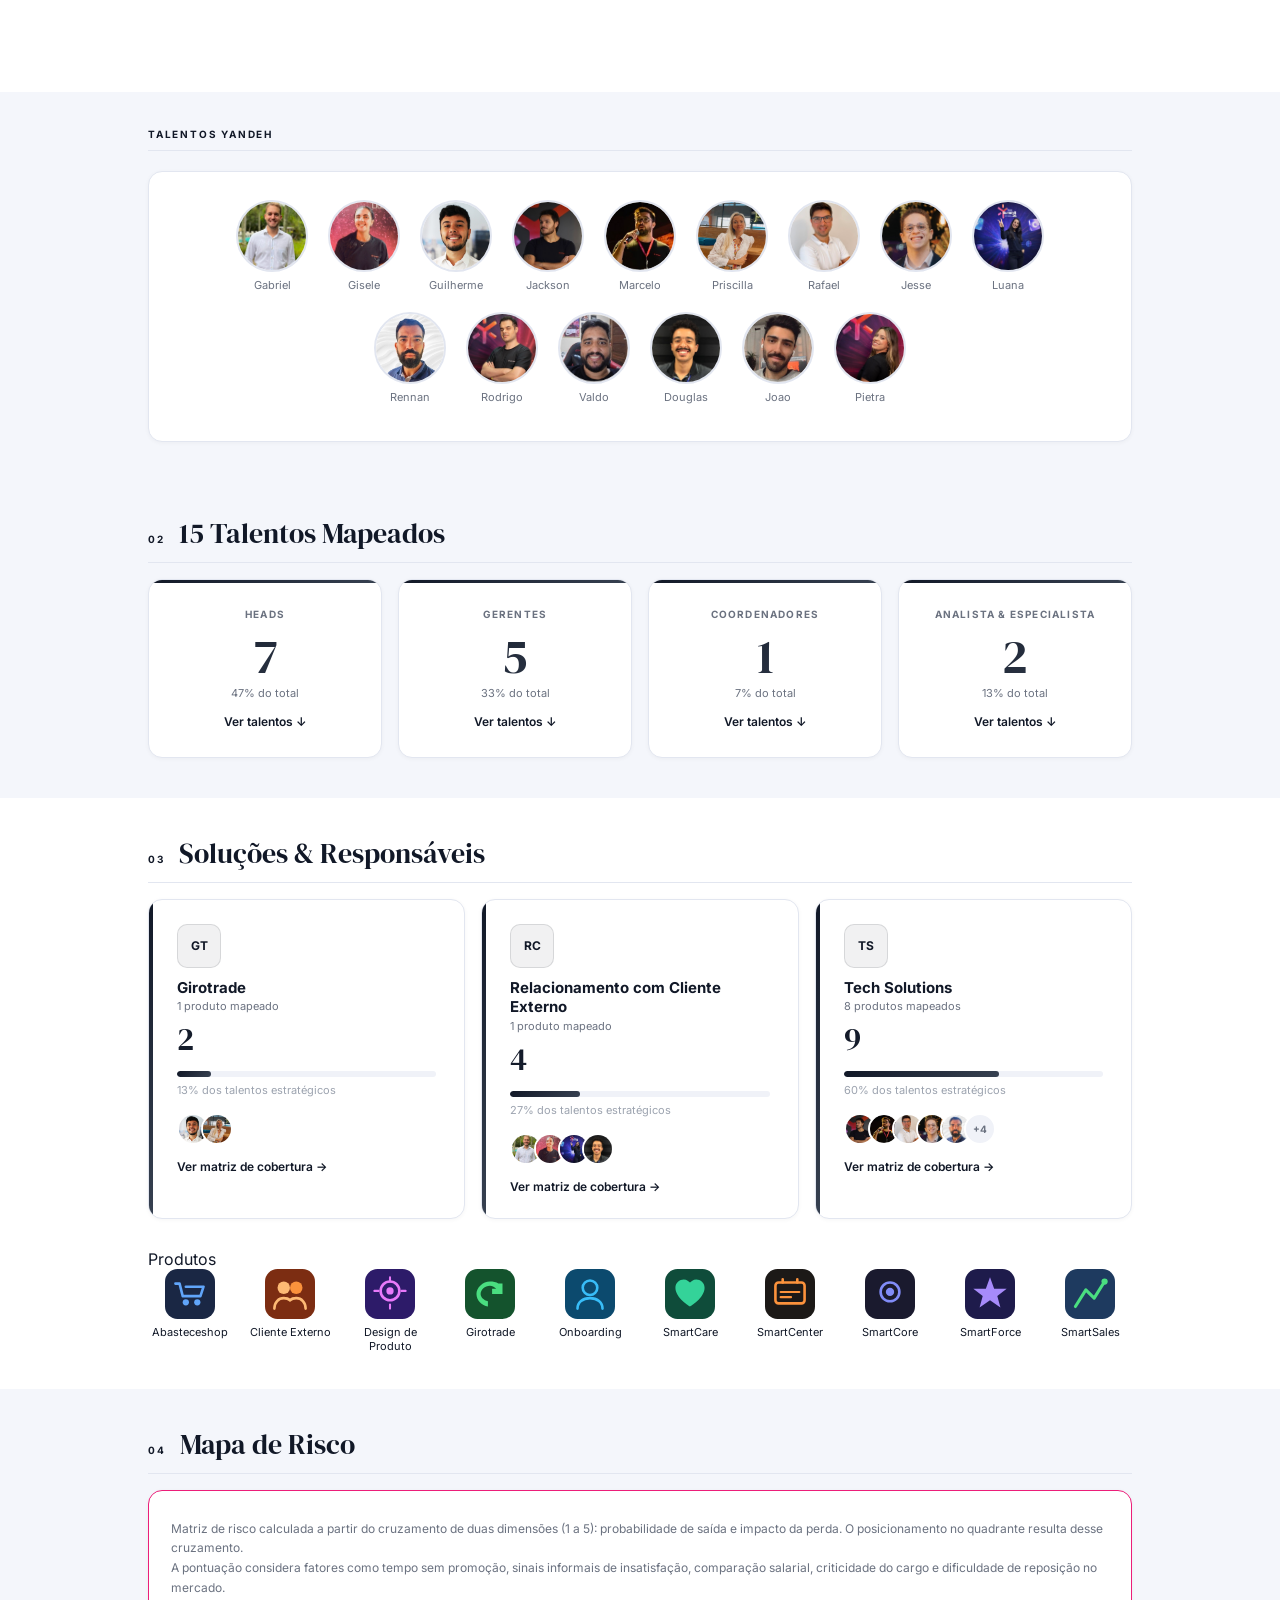
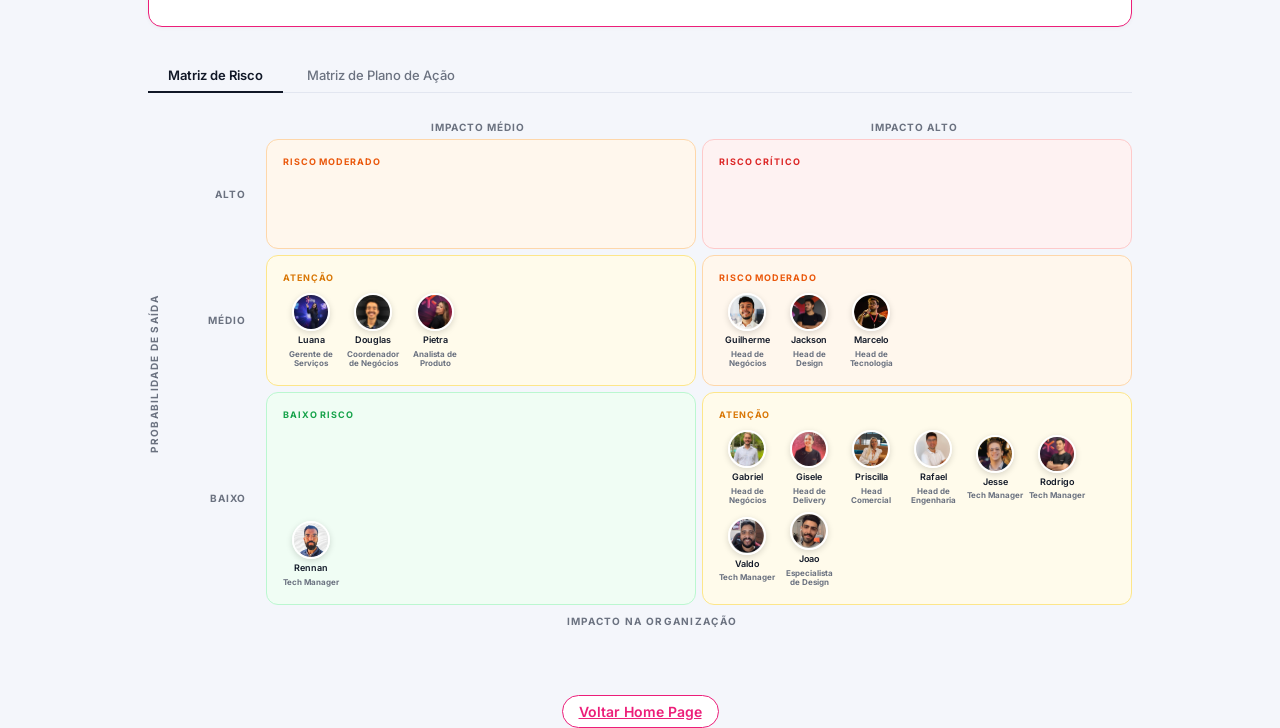
==== commit 0d12a618: "Update pagina1.html" ====
--- a/pagina1.html
+++ b/pagina1.html
@@ -94,8 +94,18 @@
         </div>
 
       </div>
+    </div>
+  </section>
 
-
+    <!-- ══ RESUMO ══ -->
+  <section class="section section-alt" id="resumo">
+    <div class="page-inner">
+      <div class="page-header">
+        <span class="page-tag">Talentos Yandeh</span>
+      </div>
+      <div class="fotos-card">
+        <div class="fotos-grid" id="fotosGrid"></div>
+      </div>
     </div>
   </section>
 
@@ -133,18 +143,6 @@
         </div>
       </div>
       <!-- drills via modal -->
-    </div>
-  </section>
-
-  <!-- ══ RESUMO ══ -->
-  <section class="section section-alt" id="resumo">
-    <div class="page-inner">
-      <div class="page-header">
-        <span class="page-tag">Talentos Yandeh</span>
-      </div>
-      <div class="fotos-card">
-        <div class="fotos-grid" id="fotosGrid"></div>
-      </div>
     </div>
   </section>
 
--- a/style.css
+++ b/style.css
@@ -121,8 +121,8 @@
   display: flex;
   align-items: baseline;
   gap: 14px;
-  margin-bottom: 36px;
-  padding-bottom: 18px;
+  margin-bottom: 16px;
+  padding-bottom: 10px;
   border-bottom: 1px solid var(--border);
 }
 .page-tag {
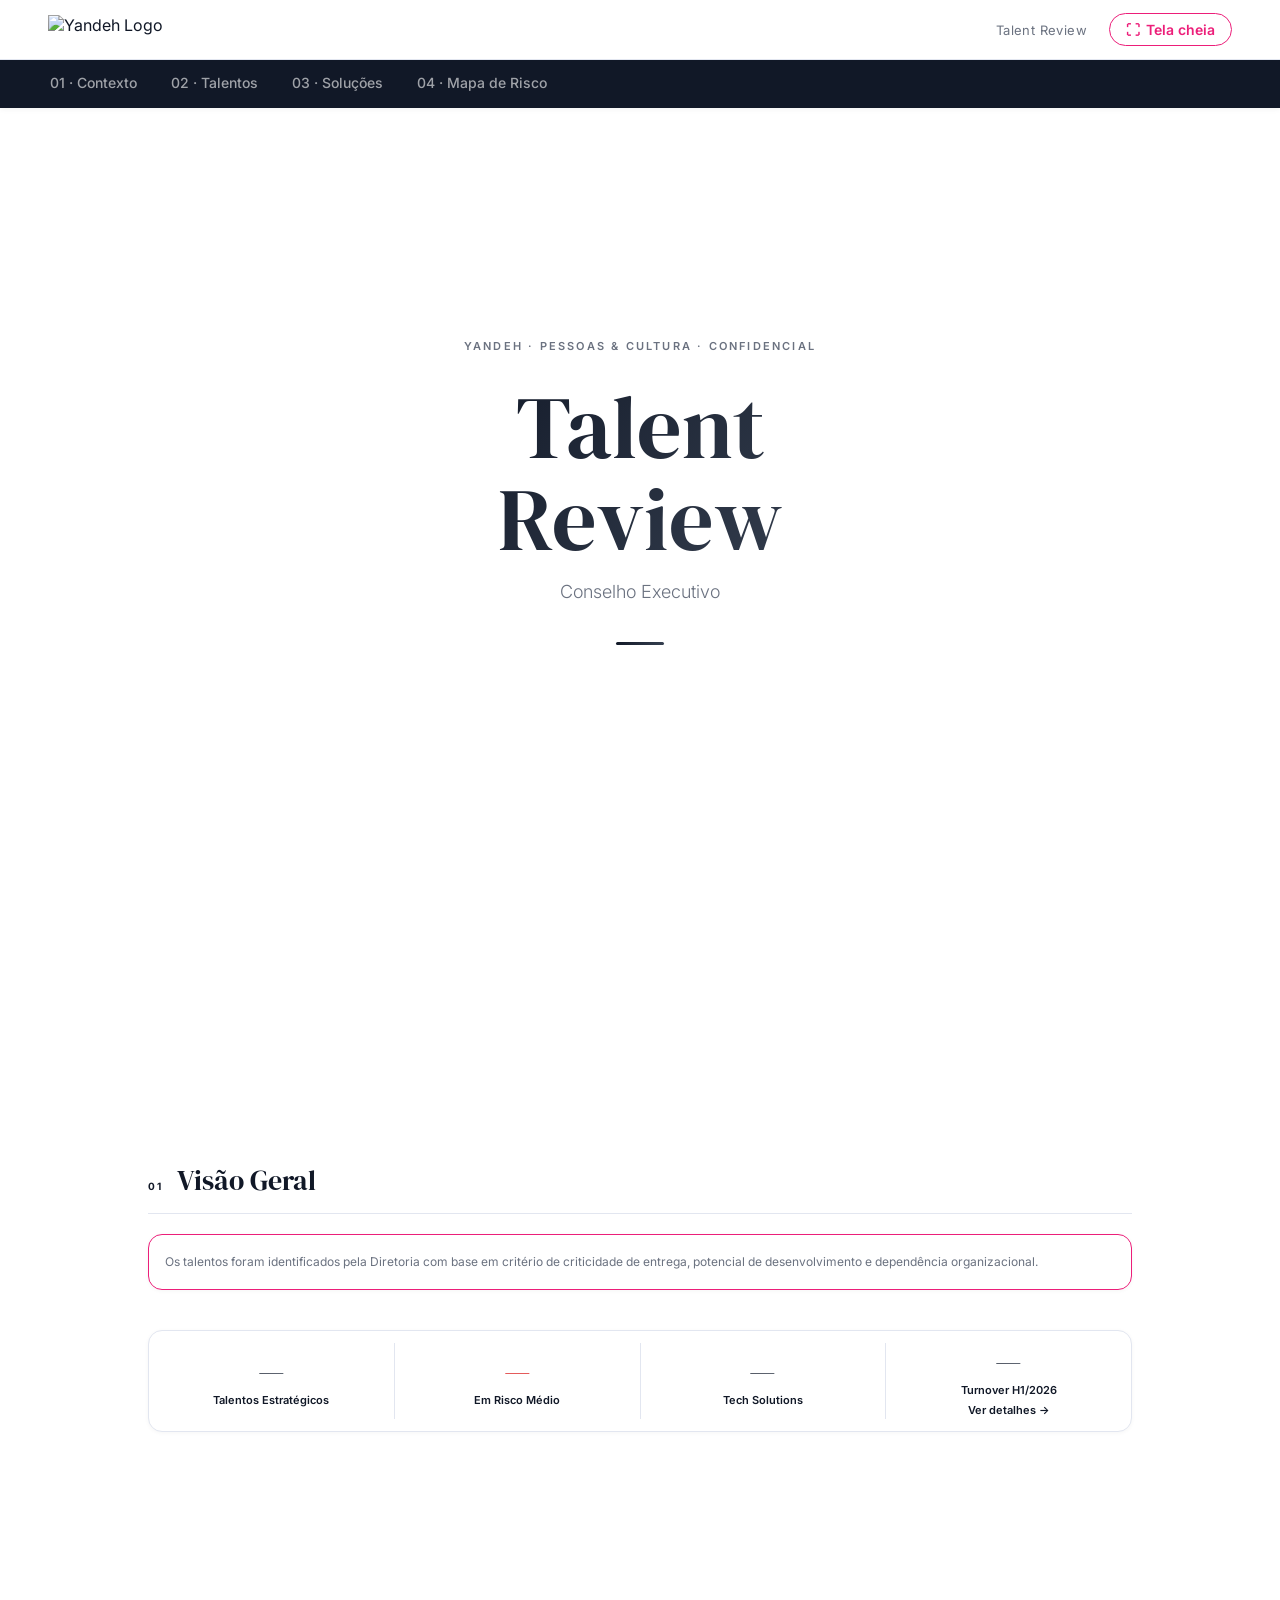
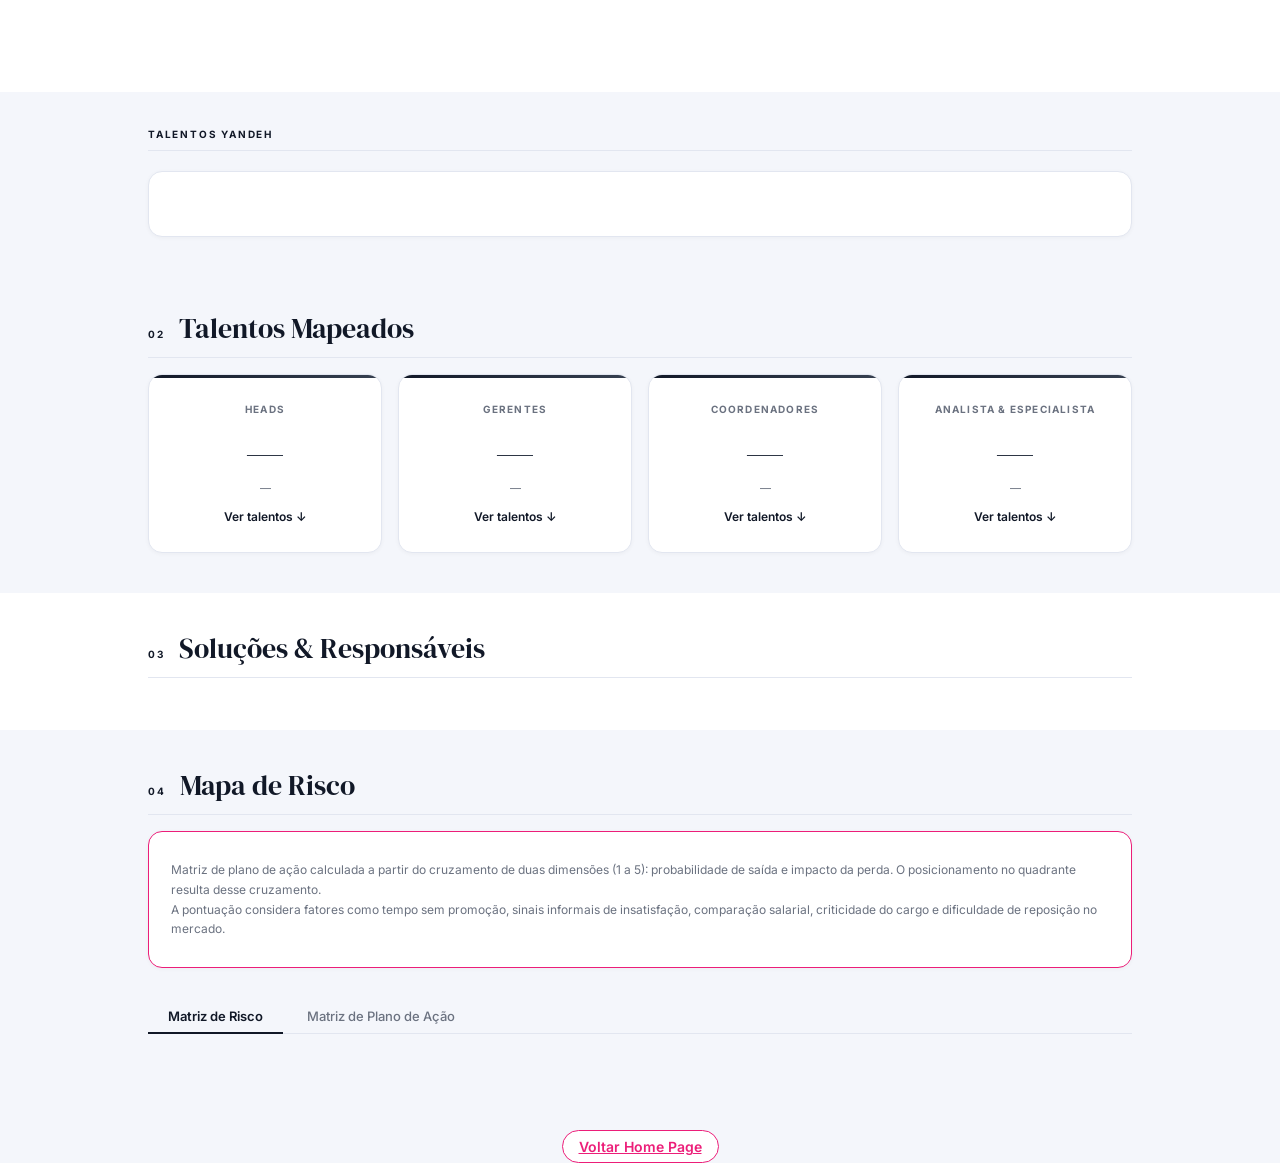
==== commit baa58564: "Update pagina1.html" ====
--- a/pagina1.html
+++ b/pagina1.html
@@ -167,7 +167,7 @@
       </div>
       <div class="apres-grid">
         <div class="apres-card">
-          <p>Matriz de risco calculada a partir do cruzamento de duas dimensões (1 a 5): probabilidade de saída e impacto da perda. O posicionamento no quadrante resulta desse cruzamento. <br> 
+          <p>Matriz de plano de ação calculada a partir do cruzamento de duas dimensões (1 a 5): probabilidade de saída e impacto da perda. O posicionamento no quadrante resulta desse cruzamento. <br> 
 A pontuação considera fatores como tempo sem promoção, sinais informais de insatisfação, comparação salarial, criticidade do cargo e dificuldade de reposição no mercado.</p>
         </div>
       </div>
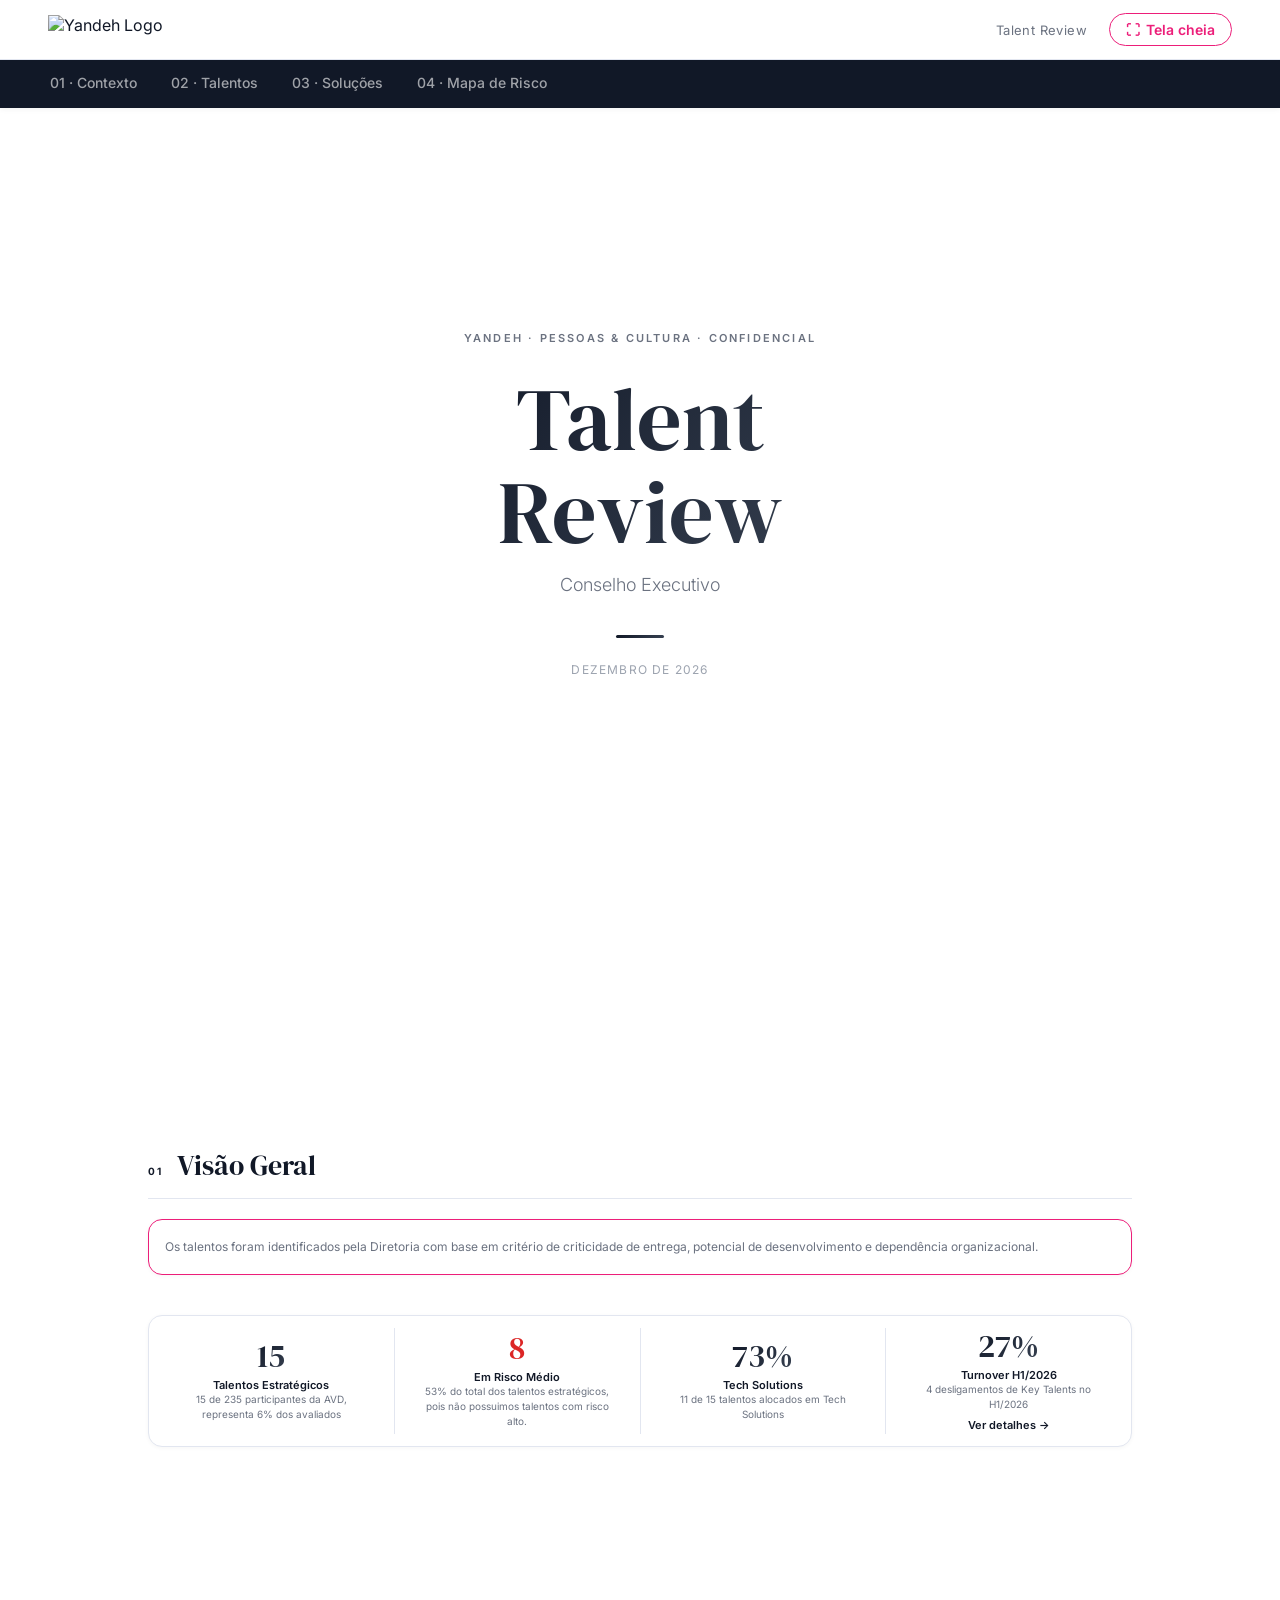
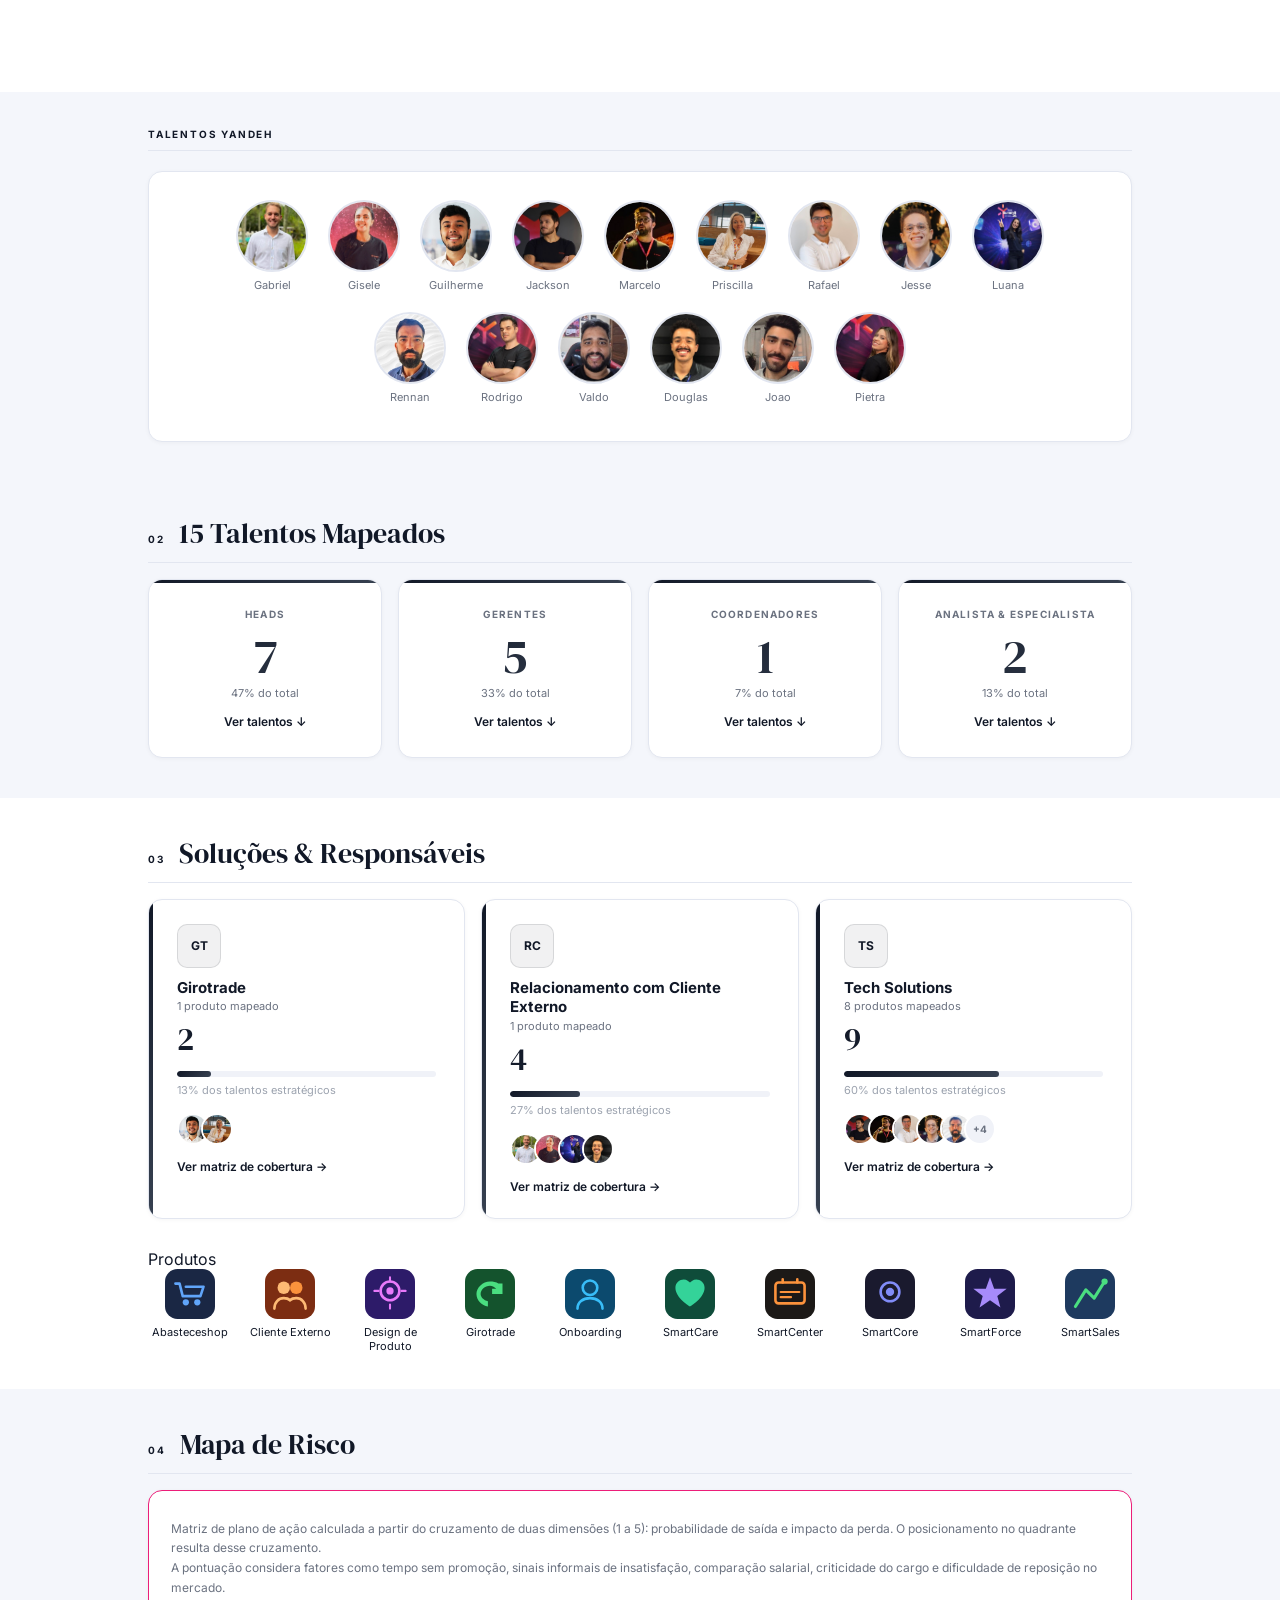
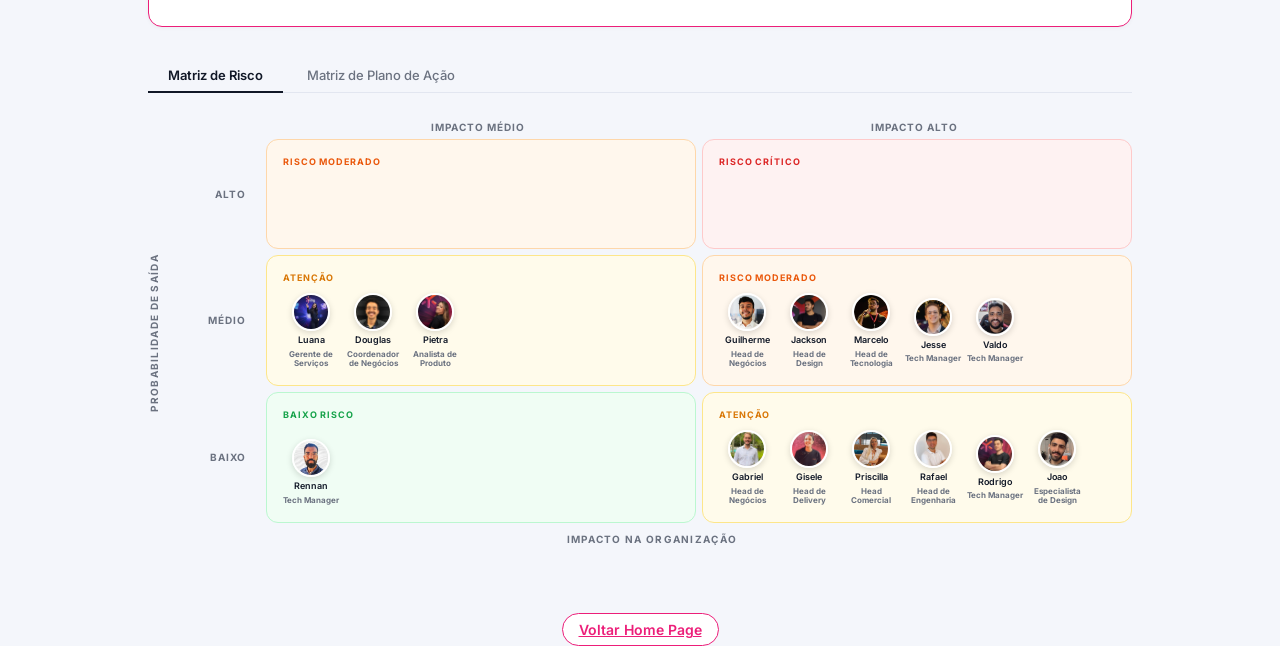
==== commit ca986a1b: "Update pagina1.html" ====
--- a/pagina1.html
+++ b/pagina1.html
@@ -151,10 +151,10 @@
     <div class="page-inner">
       <div class="page-header">
         <span class="page-tag">03</span>
-        <h2 class="page-title">Soluções & Responsáveis</h2>
-      </div>
-      <div class="sol-grid" id="solGrid"></div>
-      <div class="drill" id="drill-sol"></div>
+        <h2 class="page-title">Soluções & Responsáveis</h2>      </div>
+         <div class="sol-grid" id="solGrid"></div>
+        <div class="drill" id="drill-sol"></div>
+
     </div>
   </section>
 
